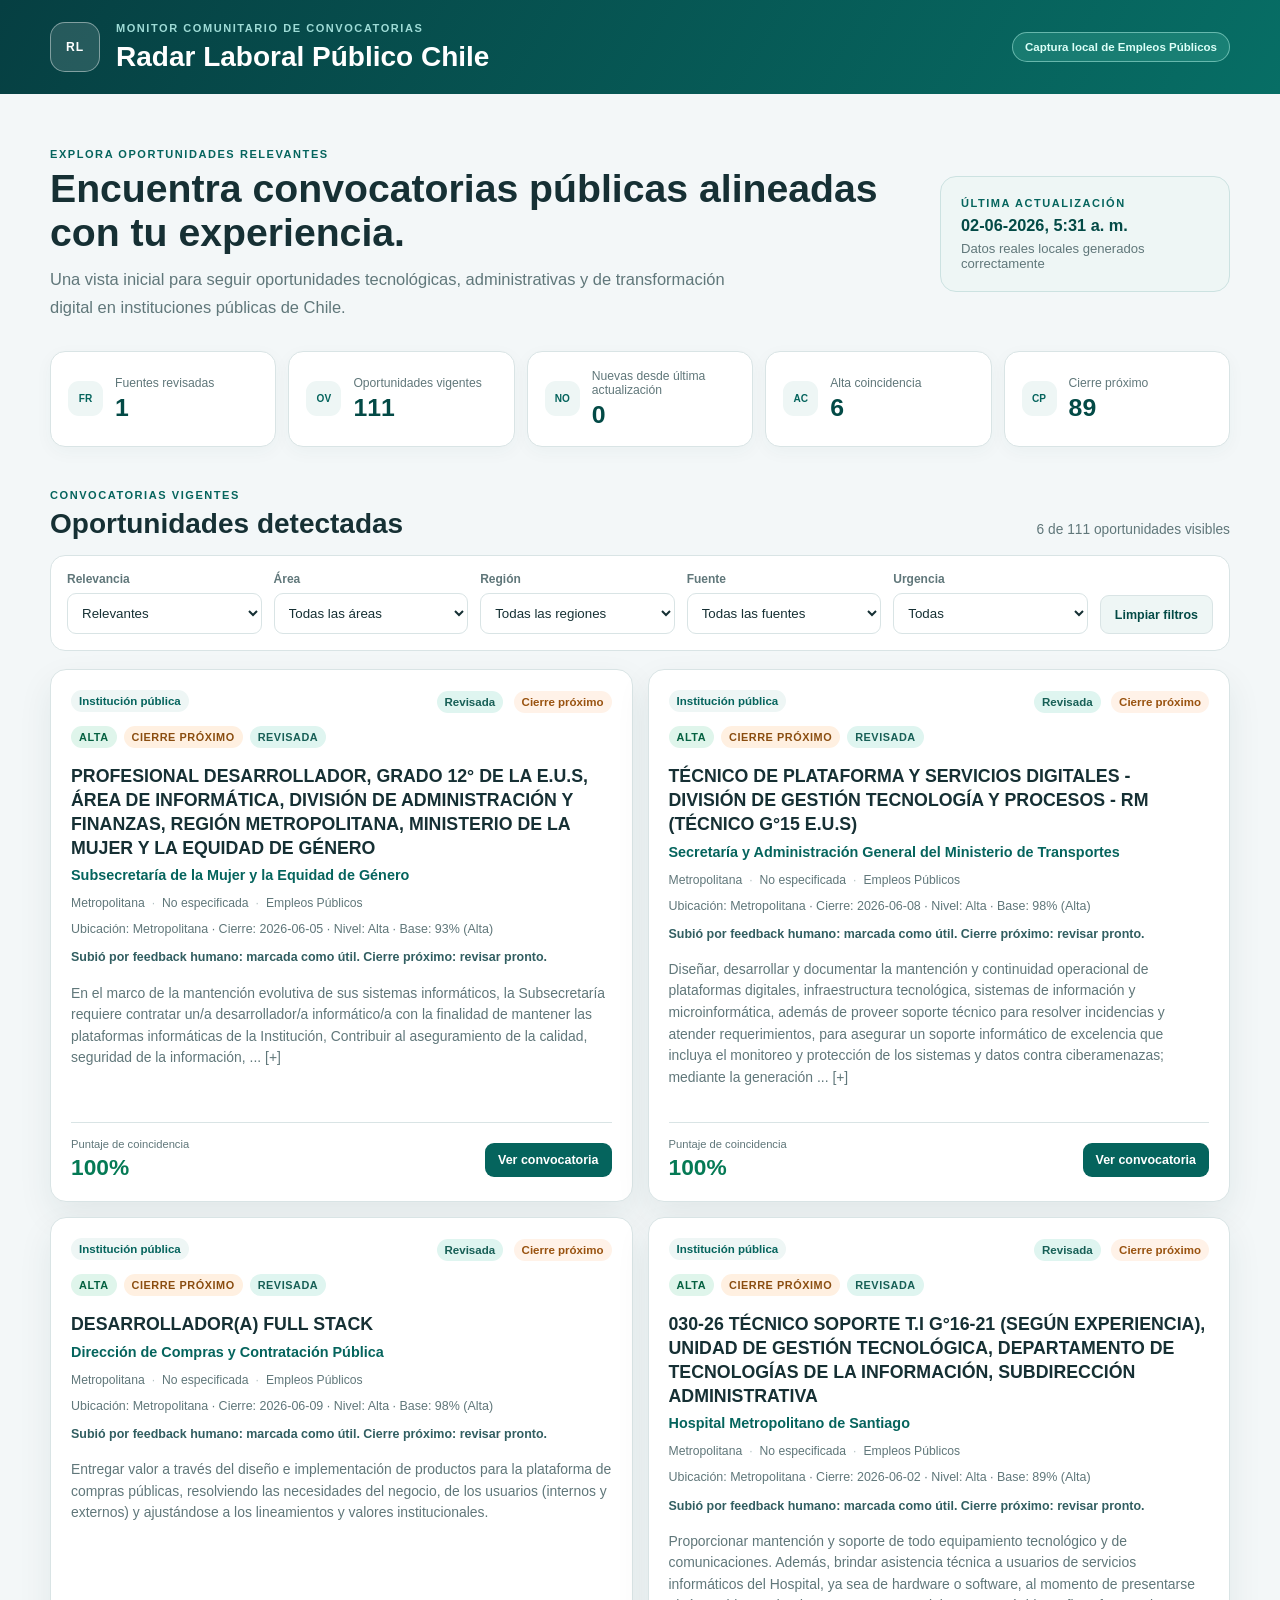
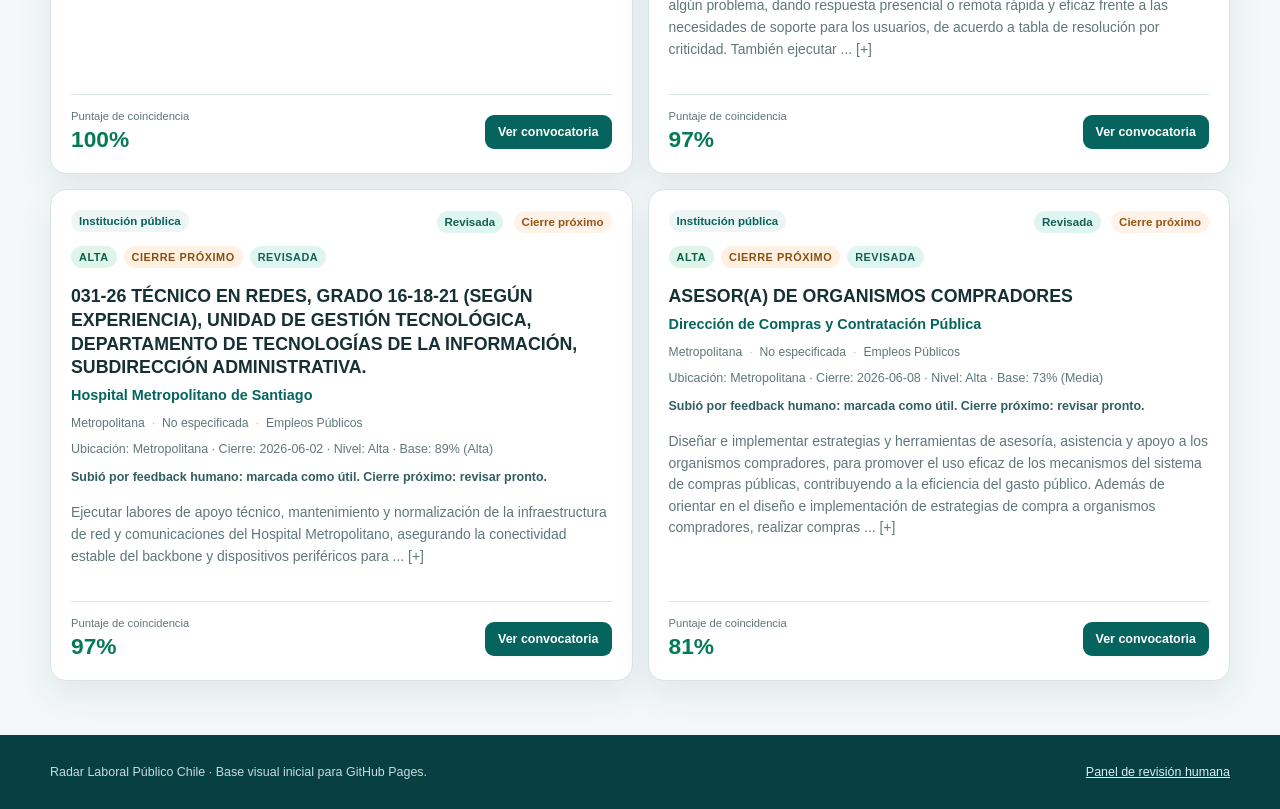
==== public/index.html @ cb060209 "feat: add operational dashboard feedback review" ====
<!DOCTYPE html>
<html lang="es">
  <head>
    <meta charset="UTF-8" />
    <meta name="viewport" content="width=device-width, initial-scale=1.0" />
    <meta
      name="description"
      content="Radar comunitario de oportunidades laborales del sector público en Chile."
    />
    <title>Radar Laboral Público Chile</title>
    <link rel="stylesheet" href="assets/styles.css" />
  </head>
  <body>
    <header class="site-header">
      <div class="container header-content">
        <div class="brand">
          <span class="brand-mark" aria-hidden="true">RL</span>
          <div>
            <p class="eyebrow">Monitor comunitario de convocatorias</p>
            <h1>Radar Laboral Público Chile</h1>
          </div>
        </div>
        <span class="prototype-badge">Datos de ejemplo / prototipo</span>
      </div>
    </header>

    <main class="container">
      <section class="hero">
        <div>
          <p class="eyebrow">Explora oportunidades relevantes</p>
          <h2>Encuentra convocatorias públicas alineadas con tu experiencia.</h2>
          <p class="hero-copy">
            Una vista inicial para seguir oportunidades tecnológicas, administrativas
            y de transformación digital en instituciones públicas de Chile.
          </p>
        </div>
        <aside class="update-panel" aria-label="Estado de actualización">
          <p class="panel-label">Última actualización</p>
          <strong id="last-updated">Cargando...</strong>
          <p id="run-status">Consultando estado del radar</p>
        </aside>
      </section>

      <section class="metrics-grid" aria-label="Resumen del radar">
        <article class="metric-card">
          <span class="metric-icon" aria-hidden="true">FR</span>
          <div>
            <p>Fuentes revisadas</p>
            <strong id="sources-reviewed">--</strong>
          </div>
        </article>
        <article class="metric-card">
          <span class="metric-icon" aria-hidden="true">OV</span>
          <div>
            <p>Oportunidades vigentes</p>
            <strong id="active-opportunities">--</strong>
          </div>
        </article>
        <article class="metric-card">
          <span class="metric-icon" aria-hidden="true">NO</span>
          <div>
            <p id="new-opportunities-label">Nuevas oportunidades</p>
            <strong id="new-opportunities">--</strong>
          </div>
        </article>
        <article class="metric-card">
          <span class="metric-icon" aria-hidden="true">AC</span>
          <div>
            <p>Alta coincidencia</p>
            <strong id="high-match">--</strong>
          </div>
        </article>
        <article class="metric-card">
          <span class="metric-icon" aria-hidden="true">CP</span>
          <div>
            <p>Cierre próximo</p>
            <strong id="closing-soon">--</strong>
          </div>
        </article>
      </section>

      <section class="dashboard">
        <div class="section-heading">
          <div>
            <p class="eyebrow">Convocatorias vigentes</p>
            <h2>Oportunidades detectadas</h2>
          </div>
          <p id="results-count">Cargando oportunidades...</p>
        </div>

        <form class="filters" id="filters-form">
          <label>
            Relevancia
            <select id="relevance-filter">
              <option value="relevant" selected>Relevantes</option>
              <option value="Alta">Alta</option>
              <option value="Media">Media</option>
              <option value="Baja">Baja</option>
              <option value="discarded">Descartadas</option>
              <option value="all">Todas</option>
            </select>
          </label>
          <label>
            Área
            <select id="area-filter">
              <option value="">Todas las áreas</option>
            </select>
          </label>
          <label>
            Región
            <select id="region-filter">
              <option value="">Todas las regiones</option>
            </select>
          </label>
          <label>
            Fuente
            <select id="source-filter">
              <option value="">Todas las fuentes</option>
            </select>
          </label>
          <label>
            Urgencia
            <select id="urgency-filter">
              <option value="">Todas</option>
              <option value="proximo">Cierre próximo</option>
              <option value="normal">Plazo normal</option>
            </select>
          </label>
          <button class="secondary-button" id="reset-filters" type="button">
            Limpiar filtros
          </button>
        </form>

        <div class="opportunities-grid" id="opportunities-list" aria-live="polite"></div>
      </section>
    </main>

    <footer>
      <div class="container footer-content">
        <p>Radar Laboral Público Chile · Base visual inicial para GitHub Pages.</p>
        <span><a class="footer-link" href="review.html">Panel de revisión humana</a></span>
      </div>
    </footer>

    <template id="opportunity-template">
      <article class="opportunity-card">
        <div class="card-topline">
          <span class="institution-type"></span>
          <span>
            <span class="feedback-badge" hidden></span>
            <span class="urgency-tag"></span>
          </span>
        </div>
        <div class="operational-badges" aria-label="Etiquetas operativas"></div>
        <h3 class="opportunity-title"></h3>
        <p class="institution"></p>
        <div class="card-meta">
          <span class="region"></span>
          <span class="area"></span>
          <span class="source"></span>
        </div>
        <p class="operational-meta"></p>
        <p class="match-explanation"></p>
        <p class="description"></p>
        <div class="tags"></div>
        <p class="demo-note" hidden>
          Esta oportunidad es de ejemplo. Los enlaces reales se activarán cuando el
          scraper esté conectado.
        </p>
        <div class="card-footer">
          <div class="match-score">
            <span>Puntaje de coincidencia</span>
            <strong></strong>
          </div>
          <a class="primary-button" target="_blank" rel="noopener noreferrer">
            Ver convocatoria
          </a>
        </div>
      </article>
    </template>

    <script src="assets/app.js"></script>
  </body>
</html>
---- public/assets/styles.css ----
:root {
  color-scheme: light;
  --background: #f3f7f8;
  --surface: #ffffff;
  --surface-soft: #eef6f5;
  --ink: #163034;
  --muted: #60777a;
  --line: #d9e4e5;
  --primary: #05645d;
  --primary-dark: #034a46;
  --accent: #e7a72f;
  --high: #057a55;
  --medium: #b87508;
  --low: #bb4d35;
  --danger-soft: #fff2e8;
  --shadow: 0 14px 34px rgba(24, 67, 70, 0.08);
  font-family: Inter, "Segoe UI", Arial, sans-serif;
}

* {
  box-sizing: border-box;
}

body {
  min-width: 320px;
  margin: 0;
  color: var(--ink);
  background: var(--background);
}

.container {
  width: min(1180px, calc(100% - 40px));
  margin: 0 auto;
}

.site-header {
  color: #fff;
  background: linear-gradient(120deg, #063f42, #076e65);
}

.header-content,
.brand,
.footer-content,
.card-topline,
.card-footer {
  display: flex;
  align-items: center;
  justify-content: space-between;
  gap: 16px;
}

.header-content {
  min-height: 94px;
}

.brand-mark {
  display: grid;
  width: 50px;
  height: 50px;
  place-items: center;
  border: 1px solid rgba(255, 255, 255, 0.42);
  border-radius: 15px;
  color: #fff;
  background: rgba(255, 255, 255, 0.13);
  font-size: 0.76rem;
  font-weight: 800;
  letter-spacing: 0.08em;
}

h1,
h2,
h3,
p {
  margin-top: 0;
}

h1 {
  margin-bottom: 0;
  font-size: clamp(1.25rem, 3vw, 1.75rem);
}

h2 {
  margin-bottom: 10px;
  font-size: clamp(1.5rem, 4vw, 2.45rem);
  line-height: 1.12;
}

.eyebrow,
.panel-label {
  margin-bottom: 7px;
  color: var(--primary);
  font-size: 0.69rem;
  font-weight: 800;
  letter-spacing: 0.14em;
  text-transform: uppercase;
}

.site-header .eyebrow {
  color: #9edbd6;
}

.prototype-badge,
.urgency-tag,
.institution-type,
.feedback-badge,
.tags span {
  border-radius: 999px;
  font-size: 0.72rem;
  font-weight: 750;
}

.prototype-badge {
  padding: 8px 12px;
  color: #fff3d6;
  border: 1px solid rgba(255, 232, 184, 0.42);
  background: rgba(231, 167, 47, 0.18);
  text-align: center;
}

.prototype-badge.real-data {
  color: #dcfff8;
  border-color: rgba(197, 255, 244, 0.45);
  background: rgba(101, 214, 191, 0.2);
}

.hero {
  display: grid;
  grid-template-columns: minmax(0, 1fr) 290px;
  gap: 32px;
  padding: 54px 0 30px;
}

.hero-copy {
  max-width: 720px;
  margin-bottom: 0;
  color: var(--muted);
  font-size: 1.03rem;
  line-height: 1.7;
}

.update-panel {
  align-self: center;
  padding: 20px;
  border: 1px solid #cce2e1;
  border-radius: 16px;
  background: var(--surface-soft);
}

.update-panel strong {
  display: block;
  color: var(--primary-dark);
  font-size: 1.02rem;
}

.update-panel p:last-child {
  margin: 6px 0 0;
  color: var(--muted);
  font-size: 0.82rem;
}

.metrics-grid {
  display: grid;
  grid-template-columns: repeat(5, minmax(0, 1fr));
  gap: 12px;
  margin-bottom: 42px;
}

.metric-card {
  display: flex;
  align-items: center;
  gap: 12px;
  padding: 17px;
  border: 1px solid var(--line);
  border-radius: 15px;
  background: var(--surface);
  box-shadow: 0 5px 18px rgba(24, 67, 70, 0.04);
}

.metric-card p {
  margin-bottom: 4px;
  color: var(--muted);
  font-size: 0.76rem;
}

.metric-card strong {
  color: var(--primary-dark);
  font-size: 1.55rem;
}

.metric-icon {
  display: grid;
  width: 35px;
  height: 35px;
  flex: 0 0 auto;
  place-items: center;
  border-radius: 11px;
  color: var(--primary);
  background: var(--surface-soft);
  font-size: 0.63rem;
  font-weight: 850;
}

.section-heading {
  display: flex;
  align-items: end;
  justify-content: space-between;
  gap: 20px;
  margin-bottom: 16px;
}

.section-heading h2 {
  margin-bottom: 0;
  font-size: 1.75rem;
}

#results-count {
  margin-bottom: 2px;
  color: var(--muted);
  font-size: 0.86rem;
}

.filters {
  display: grid;
  grid-template-columns: repeat(5, minmax(0, 1fr)) auto;
  align-items: end;
  gap: 12px;
  padding: 16px;
  border: 1px solid var(--line);
  border-radius: 15px;
  background: var(--surface);
}

label {
  color: var(--muted);
  font-size: 0.75rem;
  font-weight: 750;
}

select {
  width: 100%;
  margin-top: 7px;
  padding: 11px 10px;
  border: 1px solid var(--line);
  border-radius: 9px;
  color: var(--ink);
  background: #fff;
}

button,
a {
  font: inherit;
}

.secondary-button,
.primary-button {
  border-radius: 9px;
  font-size: 0.78rem;
  font-weight: 800;
  cursor: pointer;
  transition: 160ms ease;
}

.secondary-button {
  min-height: 39px;
  padding: 0 14px;
  border: 1px solid var(--line);
  color: var(--primary-dark);
  background: var(--surface-soft);
}

.primary-button {
  padding: 10px 13px;
  color: #fff;
  background: var(--primary);
  text-decoration: none;
  white-space: nowrap;
}

.secondary-button:hover,
.primary-button:hover {
  transform: translateY(-1px);
}

.primary-button:hover {
  background: var(--primary-dark);
}

.primary-button.disabled,
.primary-button.disabled:hover {
  color: #718183;
  background: #e7eded;
  cursor: not-allowed;
  transform: none;
}

.opportunities-grid {
  display: grid;
  grid-template-columns: repeat(2, minmax(0, 1fr));
  gap: 15px;
  padding: 18px 0 54px;
}

.opportunity-card {
  display: flex;
  min-height: 340px;
  flex-direction: column;
  padding: 20px;
  border: 1px solid var(--line);
  border-radius: 16px;
  background: var(--surface);
  box-shadow: var(--shadow);
}

.institution-type,
.urgency-tag,
.tags span {
  padding: 5px 8px;
}

.institution-type,
.tags span {
  color: var(--primary);
  background: var(--surface-soft);
}

.urgency-tag {
  color: #995310;
  background: var(--danger-soft);
}

.urgency-tag.normal {
  color: var(--muted);
  background: #f0f4f4;
}

.feedback-badge {
  margin-right: 6px;
  padding: 5px 8px;
  color: #175f56;
  background: #dff5f0;
}

.feedback-badge.false-positive {
  color: #8d3a2d;
  background: #ffebe7;
}

.opportunity-title {
  margin: 17px 0 7px;
  font-size: 1.11rem;
  line-height: 1.34;
}

.institution {
  margin-bottom: 13px;
  color: var(--primary);
  font-size: 0.9rem;
  font-weight: 750;
}

.card-meta,
.tags,
.operational-badges {
  display: flex;
  flex-wrap: wrap;
  gap: 7px;
}

.card-meta span {
  color: var(--muted);
  font-size: 0.76rem;
}

.card-meta span:not(:last-child)::after {
  margin-left: 7px;
  color: #b4c2c3;
  content: "·";
}

.description {
  margin: 16px 0;
  color: var(--muted);
  font-size: 0.87rem;
  line-height: 1.55;
}

.operational-badges {
  margin-top: 14px;
}

.operational-badge {
  padding: 5px 8px;
  border-radius: 999px;
  color: #27575b;
  background: #e8f1f2;
  font-size: 0.68rem;
  font-weight: 850;
  letter-spacing: 0.05em;
}

.operational-badge.new {
  color: #765415;
  background: #fff0c9;
}

.operational-badge.high {
  color: #056141;
  background: #dff5eb;
}

.operational-badge.closing,
.operational-badge.review {
  color: #8a4d10;
  background: #fff0e1;
}

.operational-badge.reviewed {
  color: #175f56;
  background: #dff5f0;
}

.operational-badge.false-positive {
  color: #8d3a2d;
  background: #ffebe7;
}

.operational-meta,
.match-explanation {
  margin: 10px 0 0;
  font-size: 0.78rem;
  line-height: 1.45;
}

.operational-meta {
  color: var(--muted);
}

.match-explanation {
  color: #315e61;
  font-weight: 700;
}

.tags {
  margin-bottom: 18px;
}

.demo-note {
  margin: 0 0 18px;
  padding: 10px 12px;
  border-left: 3px solid var(--accent);
  border-radius: 0 8px 8px 0;
  color: #765415;
  background: #fff8e8;
  font-size: 0.76rem;
  line-height: 1.45;
}

.card-footer {
  margin-top: auto;
  padding-top: 15px;
  border-top: 1px solid var(--line);
}

.match-score span {
  display: block;
  margin-bottom: 4px;
  color: var(--muted);
  font-size: 0.7rem;
}

.match-score strong {
  color: var(--high);
  font-size: 1.42rem;
}

.match-score strong.medium {
  color: var(--medium);
}

.match-score strong.low {
  color: var(--low);
}

.match-score strong.discarded {
  color: var(--muted);
}

.empty-state {
  grid-column: 1 / -1;
  padding: 42px 20px;
  border: 1px dashed #bdced0;
  border-radius: 16px;
  color: var(--muted);
  background: var(--surface);
  text-align: center;
}

footer {
  color: #c4dcdb;
  background: #073f42;
}

.footer-content {
  min-height: 74px;
  font-size: 0.78rem;
}

.footer-content p {
  margin-bottom: 0;
}

.footer-link {
  color: #d7f1ef;
}

@media (max-width: 980px) {
  .metrics-grid {
    grid-template-columns: repeat(3, minmax(0, 1fr));
  }

  .filters {
    grid-template-columns: repeat(2, minmax(0, 1fr));
  }
}

@media (max-width: 720px) {
  .container {
    width: min(100% - 26px, 620px);
  }

  .header-content {
    align-items: flex-start;
    flex-direction: column;
    justify-content: center;
    padding: 16px 0;
  }

  .hero {
    grid-template-columns: 1fr;
    gap: 18px;
    padding-top: 34px;
  }

  .metrics-grid,
  .opportunities-grid {
    grid-template-columns: 1fr;
  }

  .filters {
    grid-template-columns: 1fr;
  }

  .section-heading,
  .footer-content {
    align-items: flex-start;
    flex-direction: column;
  }

  .footer-content {
    justify-content: center;
    gap: 4px;
    padding: 15px 0;
  }
}
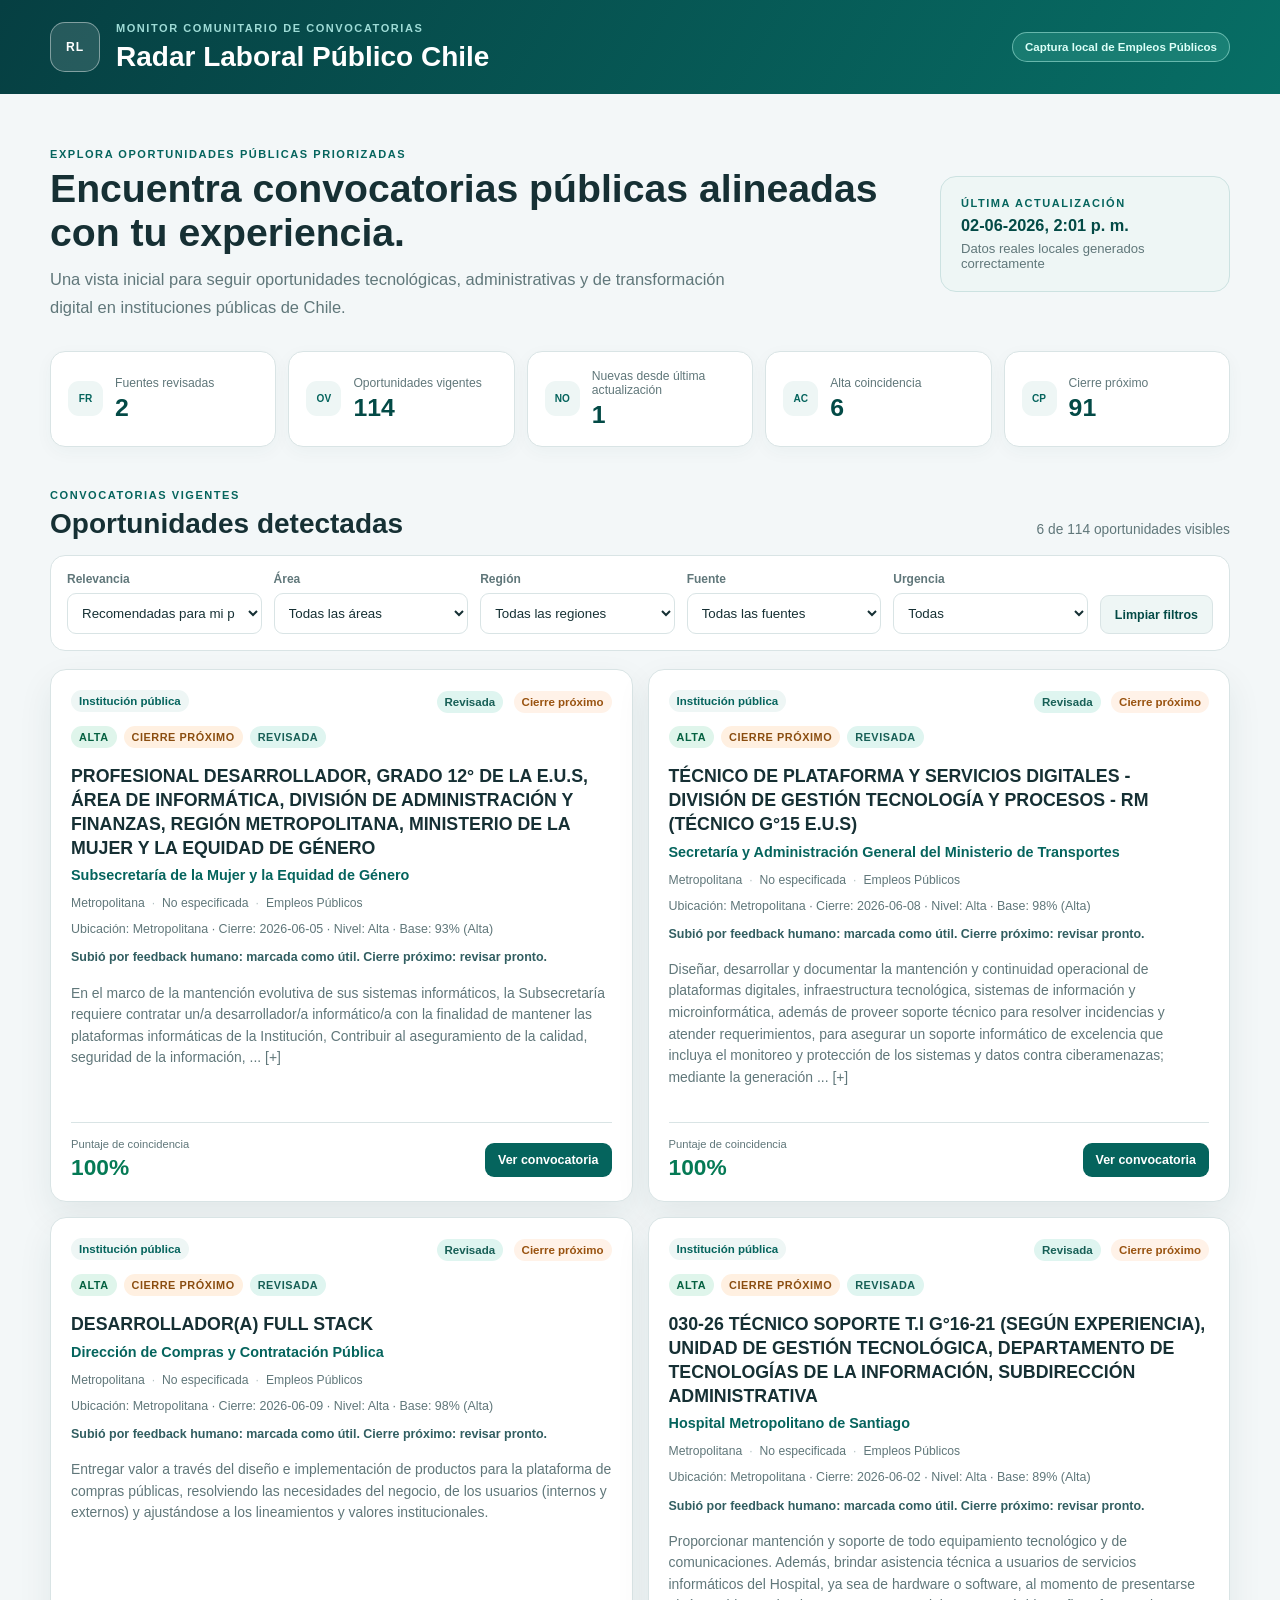
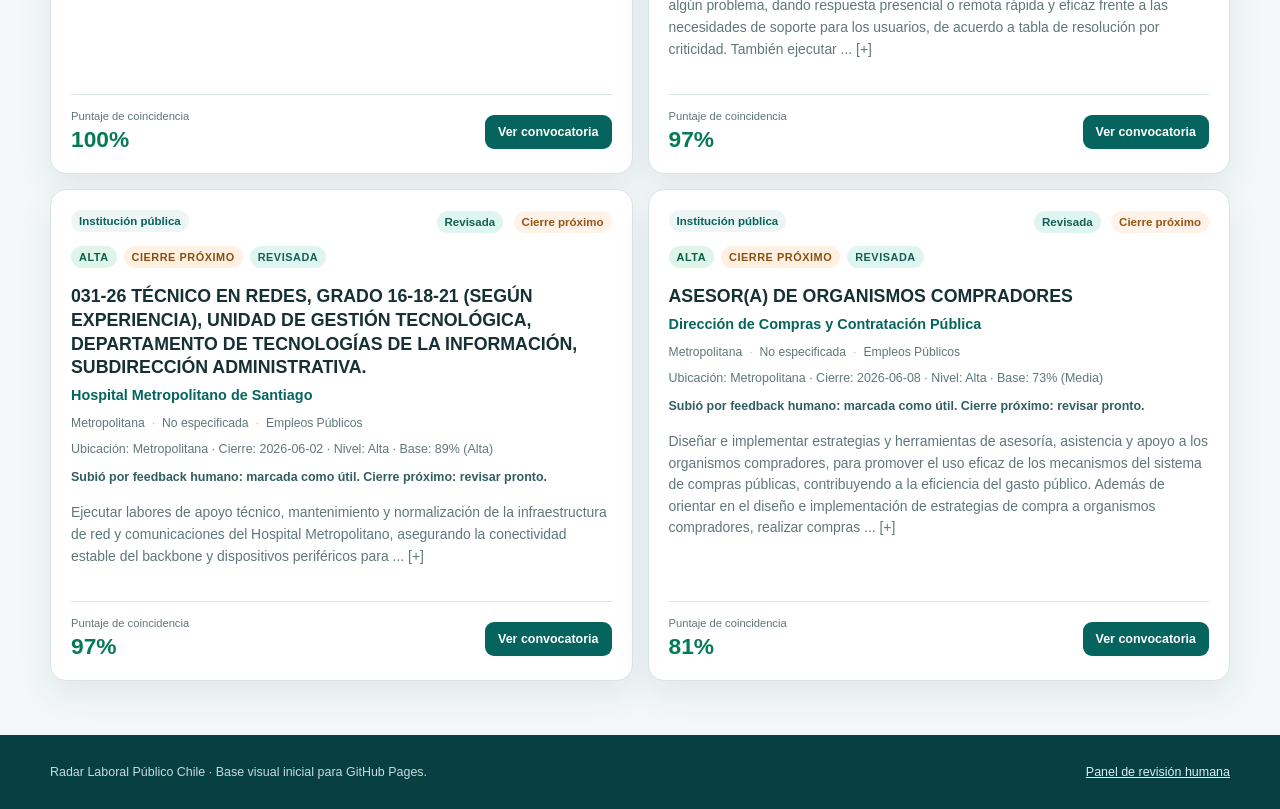
==== commit 31580517: "docs: finalize Radar Laboral MVP handover" ====
--- a/public/index.html
+++ b/public/index.html
@@ -27,7 +27,7 @@
     <main class="container">
       <section class="hero">
         <div>
-          <p class="eyebrow">Explora oportunidades relevantes</p>
+          <p class="eyebrow">Explora oportunidades públicas priorizadas</p>
           <h2>Encuentra convocatorias públicas alineadas con tu experiencia.</h2>
           <p class="hero-copy">
             Una vista inicial para seguir oportunidades tecnológicas, administrativas
@@ -92,12 +92,12 @@
           <label>
             Relevancia
             <select id="relevance-filter">
-              <option value="relevant" selected>Relevantes</option>
+              <option value="relevant" selected>Recomendadas para mi perfil</option>
               <option value="Alta">Alta</option>
               <option value="Media">Media</option>
               <option value="Baja">Baja</option>
               <option value="discarded">Descartadas</option>
-              <option value="all">Todas</option>
+              <option value="all">Todas las oportunidades públicas</option>
             </select>
           </label>
           <label>
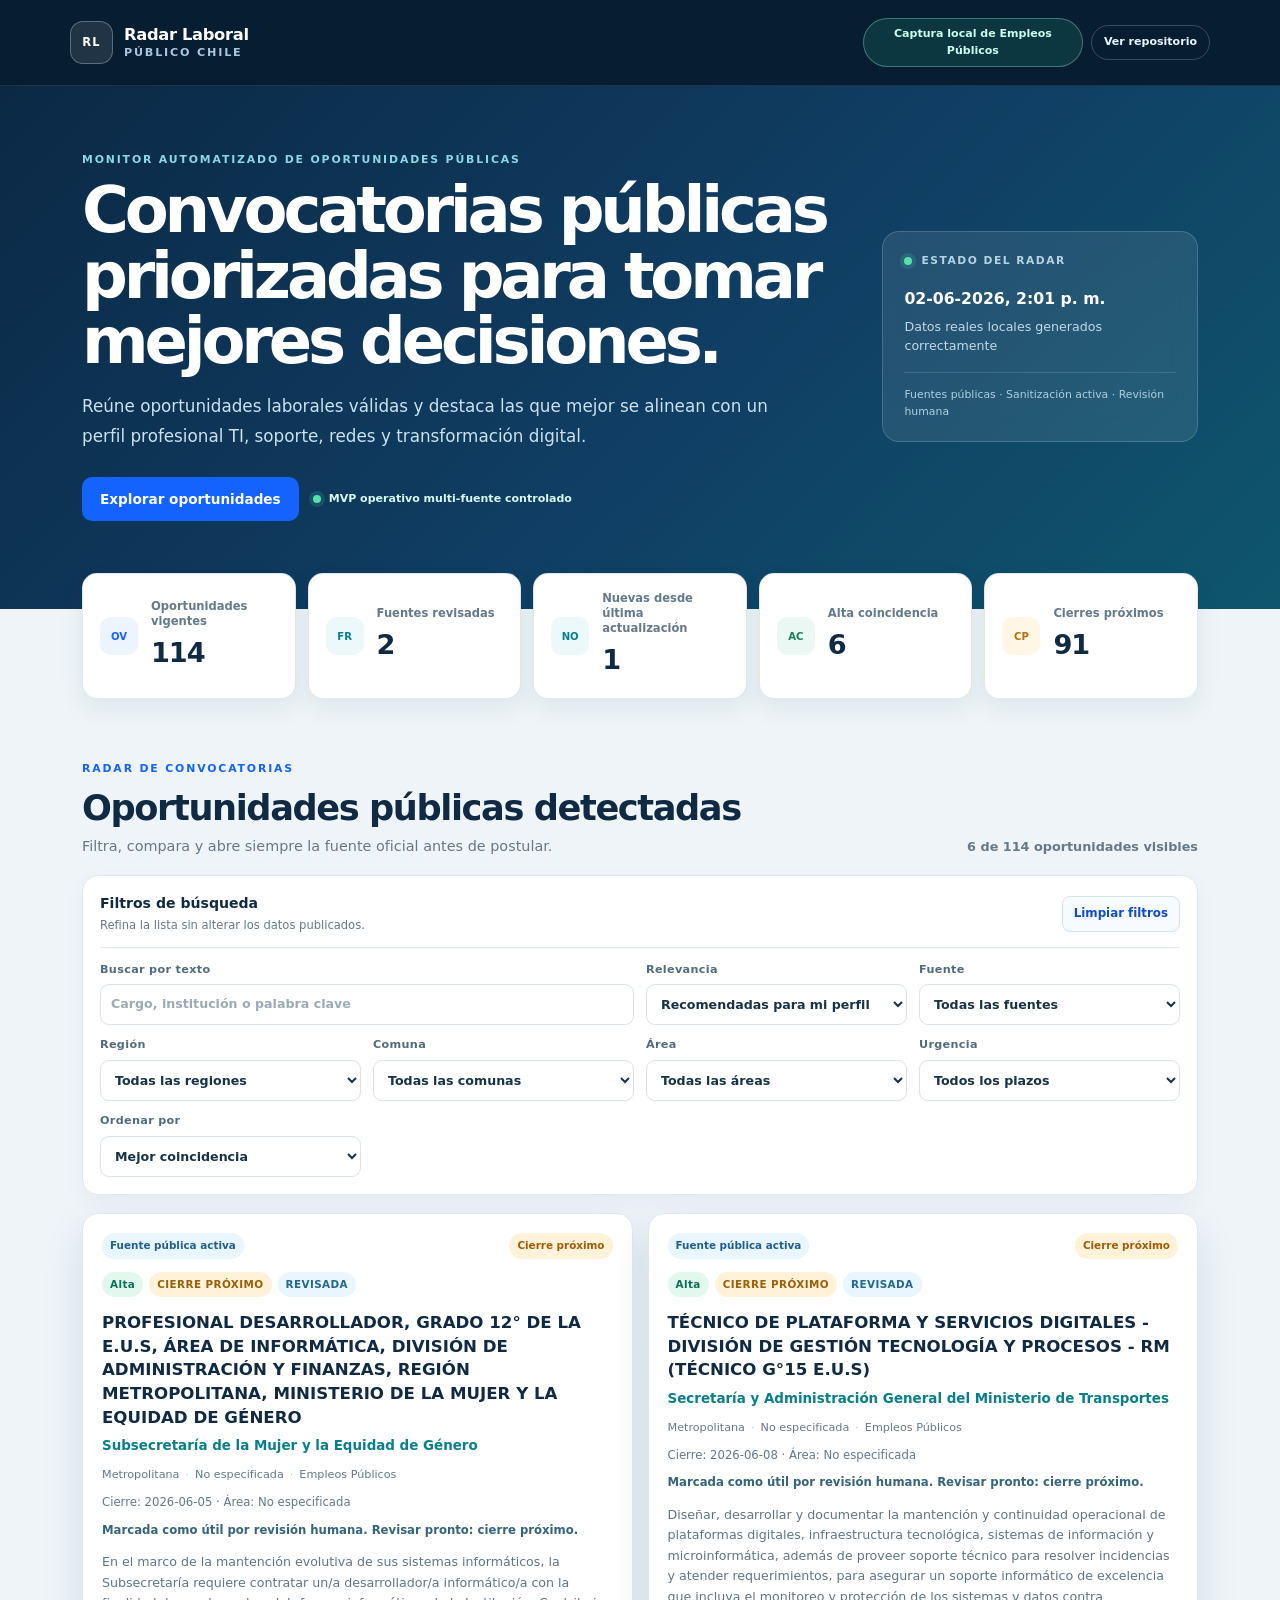
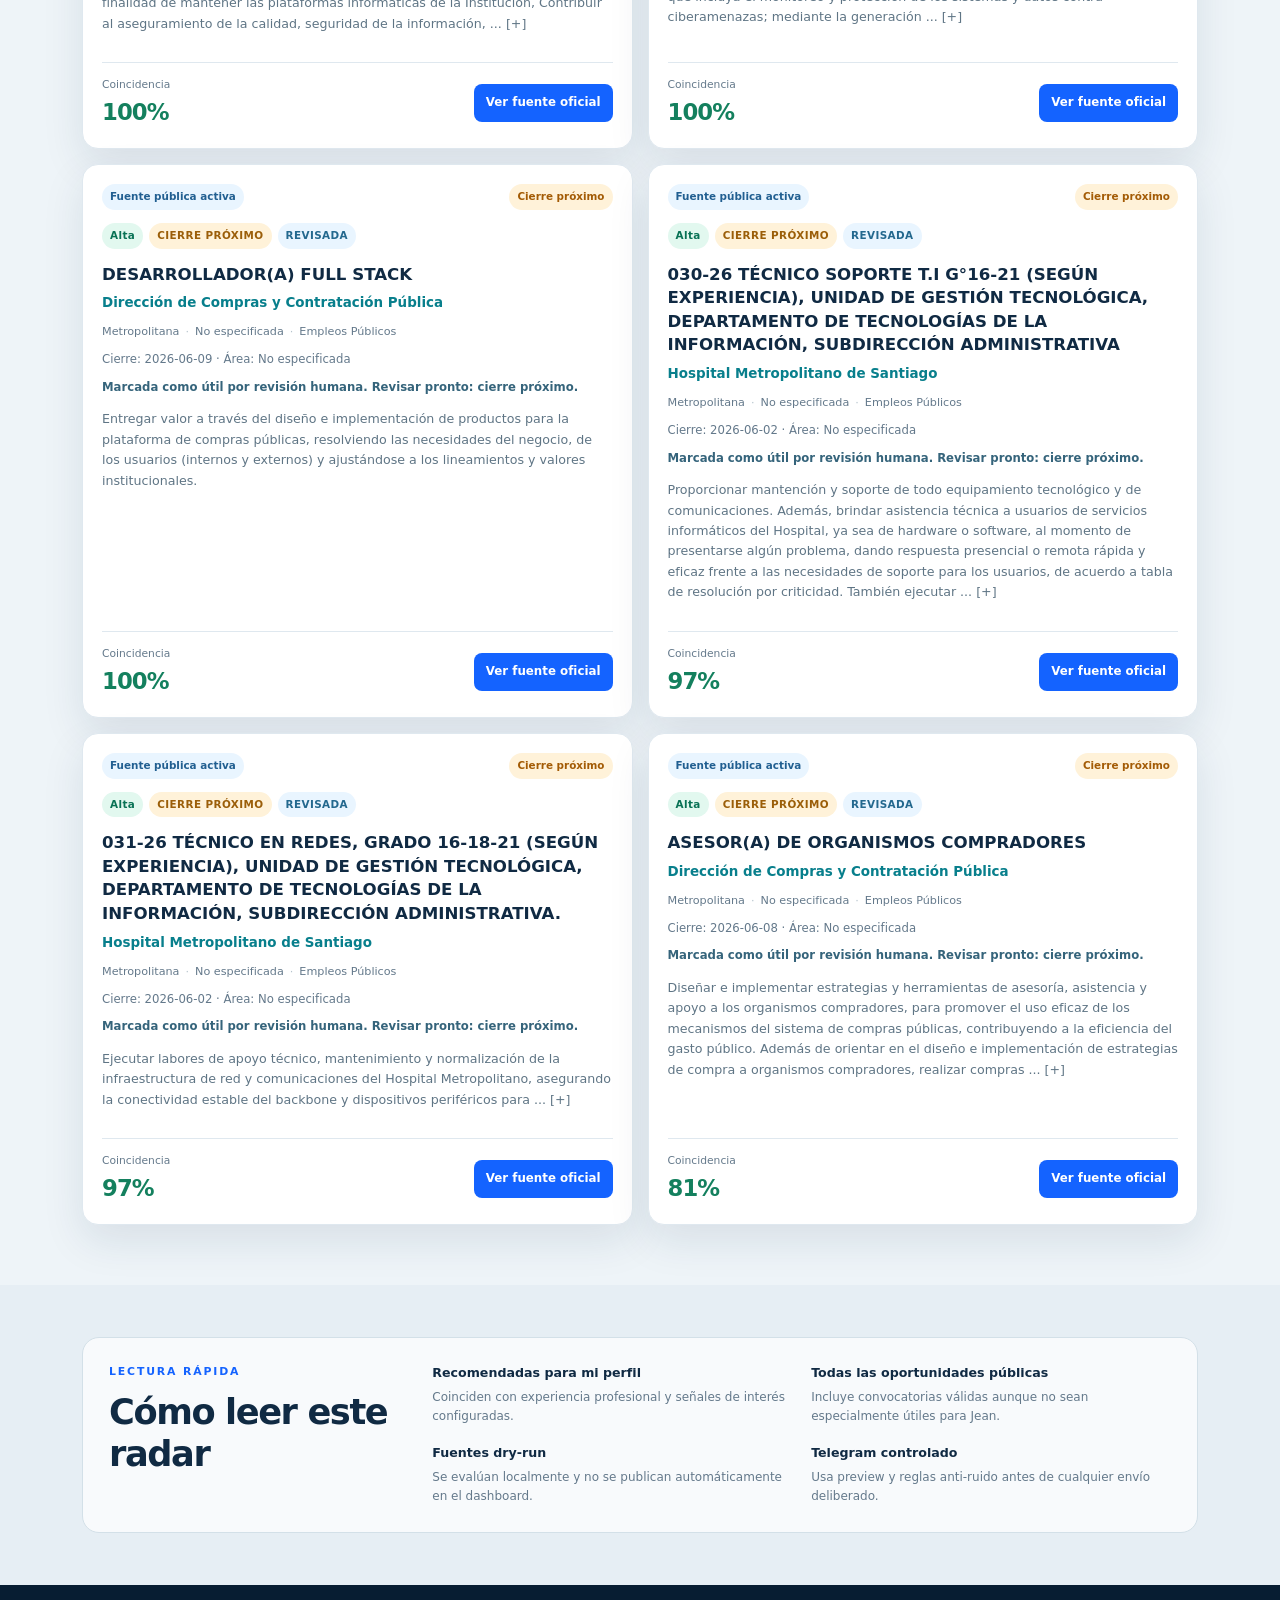
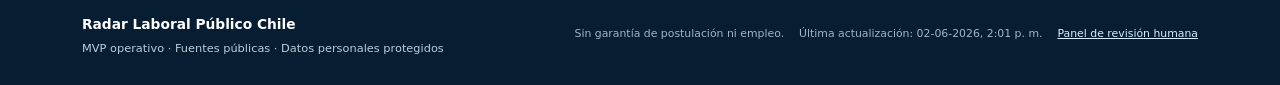
==== commit 711f7db9: "feat: redesign public dashboard" ====
--- a/public/index.html
+++ b/public/index.html
@@ -5,158 +5,246 @@
     <meta name="viewport" content="width=device-width, initial-scale=1.0" />
     <meta
       name="description"
-      content="Radar comunitario de oportunidades laborales del sector público en Chile."
+      content="Monitor automatizado de oportunidades laborales del sector público en Chile."
     />
     <title>Radar Laboral Público Chile</title>
+    <link
+      href="https://cdn.jsdelivr.net/npm/bootstrap@5.3.3/dist/css/bootstrap.min.css"
+      rel="stylesheet"
+      integrity="sha384-QWTKZyjpPEjISv5WaRU9OFeRpok6YctnYmDr5pNlyT2bRjXh0JMhjY6hW+ALEwIH"
+      crossorigin="anonymous"
+    />
     <link rel="stylesheet" href="assets/styles.css" />
   </head>
   <body>
     <header class="site-header">
-      <div class="container header-content">
-        <div class="brand">
+      <nav class="container-xl navbar navbar-expand py-3" aria-label="Navegación principal">
+        <a class="navbar-brand brand" href="index.html" aria-label="Radar Laboral Público Chile">
           <span class="brand-mark" aria-hidden="true">RL</span>
-          <div>
-            <p class="eyebrow">Monitor comunitario de convocatorias</p>
-            <h1>Radar Laboral Público Chile</h1>
-          </div>
-        </div>
-        <span class="prototype-badge">Datos de ejemplo / prototipo</span>
-      </div>
+          <span>
+            <strong>Radar Laboral</strong>
+            <small>Público Chile</small>
+          </span>
+        </a>
+        <div class="ms-auto d-flex align-items-center gap-2">
+          <span class="prototype-badge">Datos de ejemplo / prototipo</span>
+          <a
+            class="header-link d-none d-md-inline-flex"
+            href="https://github.com/jeannorambuena/bot_empleos_publicos"
+            target="_blank"
+            rel="noopener noreferrer"
+          >
+            Ver repositorio
+          </a>
+        </div>
+      </nav>
     </header>
 
-    <main class="container">
-      <section class="hero">
-        <div>
-          <p class="eyebrow">Explora oportunidades públicas priorizadas</p>
-          <h2>Encuentra convocatorias públicas alineadas con tu experiencia.</h2>
-          <p class="hero-copy">
-            Una vista inicial para seguir oportunidades tecnológicas, administrativas
-            y de transformación digital en instituciones públicas de Chile.
-          </p>
-        </div>
-        <aside class="update-panel" aria-label="Estado de actualización">
-          <p class="panel-label">Última actualización</p>
-          <strong id="last-updated">Cargando...</strong>
-          <p id="run-status">Consultando estado del radar</p>
-        </aside>
-      </section>
-
-      <section class="metrics-grid" aria-label="Resumen del radar">
-        <article class="metric-card">
-          <span class="metric-icon" aria-hidden="true">FR</span>
-          <div>
-            <p>Fuentes revisadas</p>
-            <strong id="sources-reviewed">--</strong>
-          </div>
-        </article>
-        <article class="metric-card">
-          <span class="metric-icon" aria-hidden="true">OV</span>
-          <div>
-            <p>Oportunidades vigentes</p>
-            <strong id="active-opportunities">--</strong>
-          </div>
-        </article>
-        <article class="metric-card">
-          <span class="metric-icon" aria-hidden="true">NO</span>
-          <div>
-            <p id="new-opportunities-label">Nuevas oportunidades</p>
-            <strong id="new-opportunities">--</strong>
-          </div>
-        </article>
-        <article class="metric-card">
-          <span class="metric-icon" aria-hidden="true">AC</span>
-          <div>
-            <p>Alta coincidencia</p>
-            <strong id="high-match">--</strong>
-          </div>
-        </article>
-        <article class="metric-card">
-          <span class="metric-icon" aria-hidden="true">CP</span>
-          <div>
-            <p>Cierre próximo</p>
-            <strong id="closing-soon">--</strong>
-          </div>
-        </article>
-      </section>
-
-      <section class="dashboard">
+    <main>
+      <section class="hero-section">
+        <div class="container-xl">
+          <div class="hero-grid">
+            <div class="hero-content">
+              <p class="eyebrow">Monitor automatizado de oportunidades públicas</p>
+              <h1>Convocatorias públicas priorizadas para tomar mejores decisiones.</h1>
+              <p class="hero-copy">
+                Reúne oportunidades laborales válidas y destaca las que mejor se alinean
+                con un perfil profesional TI, soporte, redes y transformación digital.
+              </p>
+              <div class="hero-actions">
+                <a class="hero-button" href="#oportunidades">Explorar oportunidades</a>
+                <span class="mvp-status"><span aria-hidden="true"></span>MVP operativo multi-fuente controlado</span>
+              </div>
+            </div>
+            <aside class="update-panel" aria-label="Estado de actualización">
+              <div class="update-panel-heading">
+                <span class="live-dot" aria-hidden="true"></span>
+                <p>Estado del radar</p>
+              </div>
+              <strong id="last-updated">Cargando actualización...</strong>
+              <p id="run-status">Consultando estado del radar</p>
+              <div class="update-note">Fuentes públicas · Sanitización activa · Revisión humana</div>
+            </aside>
+          </div>
+        </div>
+      </section>
+
+      <section class="container-xl metrics-section" aria-label="Resumen del radar">
+        <div class="metrics-grid">
+          <article class="metric-card">
+            <span class="metric-icon metric-icon-primary" aria-hidden="true">OV</span>
+            <div>
+              <p>Oportunidades vigentes</p>
+              <strong id="active-opportunities">--</strong>
+            </div>
+          </article>
+          <article class="metric-card">
+            <span class="metric-icon" aria-hidden="true">FR</span>
+            <div>
+              <p>Fuentes revisadas</p>
+              <strong id="sources-reviewed">--</strong>
+            </div>
+          </article>
+          <article class="metric-card">
+            <span class="metric-icon" aria-hidden="true">NO</span>
+            <div>
+              <p id="new-opportunities-label">Nuevas oportunidades</p>
+              <strong id="new-opportunities">--</strong>
+            </div>
+          </article>
+          <article class="metric-card">
+            <span class="metric-icon metric-icon-success" aria-hidden="true">AC</span>
+            <div>
+              <p>Alta coincidencia</p>
+              <strong id="high-match">--</strong>
+            </div>
+          </article>
+          <article class="metric-card">
+            <span class="metric-icon metric-icon-warning" aria-hidden="true">CP</span>
+            <div>
+              <p>Cierres próximos</p>
+              <strong id="closing-soon">--</strong>
+            </div>
+          </article>
+        </div>
+      </section>
+
+      <section class="container-xl dashboard-section" id="oportunidades">
         <div class="section-heading">
           <div>
-            <p class="eyebrow">Convocatorias vigentes</p>
-            <h2>Oportunidades detectadas</h2>
-          </div>
-          <p id="results-count">Cargando oportunidades...</p>
+            <p class="eyebrow">Radar de convocatorias</p>
+            <h2>Oportunidades públicas detectadas</h2>
+            <p class="section-copy">Filtra, compara y abre siempre la fuente oficial antes de postular.</p>
+          </div>
+          <p class="results-count" id="results-count">Cargando oportunidades...</p>
         </div>
 
         <form class="filters" id="filters-form">
-          <label>
-            Relevancia
-            <select id="relevance-filter">
-              <option value="relevant" selected>Recomendadas para mi perfil</option>
-              <option value="Alta">Alta</option>
-              <option value="Media">Media</option>
-              <option value="Baja">Baja</option>
-              <option value="discarded">Descartadas</option>
-              <option value="all">Todas las oportunidades públicas</option>
-            </select>
-          </label>
-          <label>
-            Área
-            <select id="area-filter">
-              <option value="">Todas las áreas</option>
-            </select>
-          </label>
-          <label>
-            Región
-            <select id="region-filter">
-              <option value="">Todas las regiones</option>
-            </select>
-          </label>
-          <label>
-            Fuente
-            <select id="source-filter">
-              <option value="">Todas las fuentes</option>
-            </select>
-          </label>
-          <label>
-            Urgencia
-            <select id="urgency-filter">
-              <option value="">Todas</option>
-              <option value="proximo">Cierre próximo</option>
-              <option value="normal">Plazo normal</option>
-            </select>
-          </label>
-          <button class="secondary-button" id="reset-filters" type="button">
-            Limpiar filtros
-          </button>
+          <div class="filter-heading">
+            <div>
+              <strong>Filtros de búsqueda</strong>
+              <span>Refina la lista sin alterar los datos publicados.</span>
+            </div>
+            <button class="reset-button" id="reset-filters" type="button">Limpiar filtros</button>
+          </div>
+          <div class="filter-grid">
+            <label class="filter-wide">
+              Buscar por texto
+              <input id="text-filter" type="search" placeholder="Cargo, institución o palabra clave" autocomplete="off" />
+            </label>
+            <label>
+              Relevancia
+              <select id="relevance-filter">
+                <option value="relevant" selected>Recomendadas para mi perfil</option>
+                <option value="Alta">Alta coincidencia</option>
+                <option value="Media">Coincidencia media</option>
+                <option value="Baja">Coincidencia baja</option>
+                <option value="discarded">Descartadas</option>
+                <option value="all">Todas las oportunidades públicas</option>
+              </select>
+            </label>
+            <label>
+              Fuente
+              <select id="source-filter">
+                <option value="">Todas las fuentes</option>
+              </select>
+            </label>
+            <label>
+              Región
+              <select id="region-filter">
+                <option value="">Todas las regiones</option>
+              </select>
+            </label>
+            <label>
+              Comuna
+              <select id="commune-filter">
+                <option value="">Todas las comunas</option>
+              </select>
+            </label>
+            <label>
+              Área
+              <select id="area-filter">
+                <option value="">Todas las áreas</option>
+              </select>
+            </label>
+            <label>
+              Urgencia
+              <select id="urgency-filter">
+                <option value="">Todos los plazos</option>
+                <option value="proximo">Cierre próximo</option>
+                <option value="normal">Plazo normal</option>
+              </select>
+            </label>
+            <label>
+              Ordenar por
+              <select id="sort-filter">
+                <option value="priority">Mejor coincidencia</option>
+                <option value="closing">Cierre más cercano</option>
+                <option value="newest">Más recientes</option>
+              </select>
+            </label>
+          </div>
         </form>
 
         <div class="opportunities-grid" id="opportunities-list" aria-live="polite"></div>
       </section>
+
+      <section class="guide-section">
+        <div class="container-xl">
+          <div class="guide-card">
+            <div>
+              <p class="eyebrow">Lectura rápida</p>
+              <h2>Cómo leer este radar</h2>
+            </div>
+            <div class="guide-grid">
+              <article>
+                <strong>Recomendadas para mi perfil</strong>
+                <p>Coinciden con experiencia profesional y señales de interés configuradas.</p>
+              </article>
+              <article>
+                <strong>Todas las oportunidades públicas</strong>
+                <p>Incluye convocatorias válidas aunque no sean especialmente útiles para Jean.</p>
+              </article>
+              <article>
+                <strong>Fuentes dry-run</strong>
+                <p>Se evalúan localmente y no se publican automáticamente en el dashboard.</p>
+              </article>
+              <article>
+                <strong>Telegram controlado</strong>
+                <p>Usa preview y reglas anti-ruido antes de cualquier envío deliberado.</p>
+              </article>
+            </div>
+          </div>
+        </div>
+      </section>
     </main>
 
-    <footer>
-      <div class="container footer-content">
-        <p>Radar Laboral Público Chile · Base visual inicial para GitHub Pages.</p>
-        <span><a class="footer-link" href="review.html">Panel de revisión humana</a></span>
+    <footer class="site-footer">
+      <div class="container-xl footer-content">
+        <div>
+          <strong>Radar Laboral Público Chile</strong>
+          <p>MVP operativo · Fuentes públicas · Datos personales protegidos</p>
+        </div>
+        <div class="footer-meta">
+          <span>Sin garantía de postulación ni empleo.</span>
+          <span id="footer-last-updated">Actualización en curso</span>
+          <a href="review.html">Panel de revisión humana</a>
+        </div>
       </div>
     </footer>
 
     <template id="opportunity-template">
       <article class="opportunity-card">
         <div class="card-topline">
-          <span class="institution-type"></span>
-          <span>
-            <span class="feedback-badge" hidden></span>
-            <span class="urgency-tag"></span>
-          </span>
+          <span class="source-kind-badge"></span>
+          <span class="urgency-tag"></span>
         </div>
         <div class="operational-badges" aria-label="Etiquetas operativas"></div>
         <h3 class="opportunity-title"></h3>
         <p class="institution"></p>
         <div class="card-meta">
           <span class="region"></span>
-          <span class="area"></span>
+          <span class="commune"></span>
           <span class="source"></span>
         </div>
         <p class="operational-meta"></p>
@@ -164,17 +252,14 @@
         <p class="description"></p>
         <div class="tags"></div>
         <p class="demo-note" hidden>
-          Esta oportunidad es de ejemplo. Los enlaces reales se activarán cuando el
-          scraper esté conectado.
+          Esta oportunidad es de ejemplo. Los enlaces reales se activarán cuando el scraper esté conectado.
         </p>
         <div class="card-footer">
-          <div class="match-score">
-            <span>Puntaje de coincidencia</span>
-            <strong></strong>
-          </div>
-          <a class="primary-button" target="_blank" rel="noopener noreferrer">
-            Ver convocatoria
-          </a>
+          <div class="score-block">
+            <span>Coincidencia</span>
+            <strong class="score-value"></strong>
+          </div>
+          <a class="primary-button" target="_blank" rel="noopener noreferrer">Ver fuente oficial</a>
         </div>
       </article>
     </template>
--- a/public/assets/styles.css
+++ b/public/assets/styles.css
@@ -1,564 +1,174 @@
 :root {
   color-scheme: light;
-  --background: #f3f7f8;
+  --navy: #102a43;
+  --navy-deep: #071d32;
+  --blue: #1463ff;
+  --blue-dark: #0d4dcc;
+  --teal: #087f8c;
+  --green: #14805e;
+  --amber: #b96e08;
+  --red: #b44545;
+  --ink: #183247;
+  --muted: #64798b;
+  --line: #dfe8ef;
   --surface: #ffffff;
-  --surface-soft: #eef6f5;
-  --ink: #163034;
-  --muted: #60777a;
-  --line: #d9e4e5;
-  --primary: #05645d;
-  --primary-dark: #034a46;
-  --accent: #e7a72f;
-  --high: #057a55;
-  --medium: #b87508;
-  --low: #bb4d35;
-  --danger-soft: #fff2e8;
-  --shadow: 0 14px 34px rgba(24, 67, 70, 0.08);
+  --surface-soft: #f5f8fb;
+  --background: #eef4f8;
+  --shadow: 0 16px 42px rgba(19, 52, 77, 0.1);
   font-family: Inter, "Segoe UI", Arial, sans-serif;
 }
 
-* {
-  box-sizing: border-box;
+* { box-sizing: border-box; }
+html { scroll-behavior: smooth; }
+body { min-width: 320px; margin: 0; color: var(--ink); background: var(--background); }
+h1, h2, h3, p { margin-top: 0; }
+a { color: inherit; }
+
+.site-header { color: #fff; background: var(--navy-deep); border-bottom: 1px solid rgba(255, 255, 255, 0.1); }
+.brand { display: inline-flex; align-items: center; gap: 11px; color: #fff; text-decoration: none; }
+.brand:hover { color: #fff; }
+.brand span:last-child { display: grid; line-height: 1; }
+.brand strong { font-size: 1.02rem; letter-spacing: -0.02em; }
+.brand small { margin-top: 4px; color: #a7c7de; font-size: 0.7rem; font-weight: 700; letter-spacing: 0.16em; text-transform: uppercase; }
+.brand-mark { display: grid; width: 43px; height: 43px; place-items: center; border: 1px solid rgba(255,255,255,.28); border-radius: 13px; background: rgba(255,255,255,.1); font-size: .72rem; font-weight: 900; letter-spacing: .1em; }
+.prototype-badge, .header-link, .mvp-status { border-radius: 999px; font-size: .69rem; font-weight: 800; }
+.prototype-badge { max-width: 220px; padding: 7px 10px; color: #cbe6ff; border: 1px solid rgba(181,218,255,.27); background: rgba(56,130,203,.16); text-align: center; }
+.prototype-badge.real-data { color: #c8ffed; border-color: rgba(173,255,227,.32); background: rgba(41,177,135,.18); }
+.header-link { padding: 8px 12px; color: #e9f5ff; border: 1px solid rgba(255,255,255,.2); text-decoration: none; transition: .18s ease; }
+.header-link:hover { color: #fff; background: rgba(255,255,255,.1); }
+
+.hero-section { color: #fff; background: linear-gradient(135deg, #0b2945 0%, #103e64 55%, #0d6673 130%); }
+.hero-grid { display: grid; grid-template-columns: minmax(0, 1.55fr) minmax(280px, .65fr); gap: 48px; align-items: center; padding: 66px 0 88px; }
+.eyebrow { margin-bottom: 10px; color: var(--blue); font-size: .68rem; font-weight: 900; letter-spacing: .17em; text-transform: uppercase; }
+.hero-section .eyebrow { color: #8bd7e3; }
+.hero-content h1 { max-width: 760px; margin-bottom: 18px; font-size: clamp(2.25rem, 5vw, 4.6rem); font-weight: 800; letter-spacing: -.065em; line-height: 1.02; }
+.hero-copy { max-width: 690px; margin-bottom: 26px; color: #cce1ee; font-size: 1.05rem; line-height: 1.75; }
+.hero-actions { display: flex; flex-wrap: wrap; gap: 14px; align-items: center; }
+.hero-button { padding: 12px 18px; border-radius: 10px; color: #fff; background: var(--blue); font-size: .85rem; font-weight: 800; text-decoration: none; transition: .18s ease; }
+.hero-button:hover { color: #fff; background: #367aff; transform: translateY(-1px); }
+.mvp-status { display: inline-flex; gap: 8px; align-items: center; color: #d6f9f3; }
+.mvp-status span, .live-dot { width: 8px; height: 8px; border-radius: 50%; background: #55e0ae; box-shadow: 0 0 0 4px rgba(85,224,174,.14); }
+.update-panel { padding: 21px; border: 1px solid rgba(255,255,255,.17); border-radius: 17px; background: rgba(255,255,255,.09); backdrop-filter: blur(16px); }
+.update-panel-heading { display: flex; gap: 9px; align-items: center; margin-bottom: 18px; }
+.update-panel-heading p { margin: 0; color: #b7d3e3; font-size: .67rem; font-weight: 900; letter-spacing: .14em; text-transform: uppercase; }
+.update-panel strong { display: block; margin-bottom: 7px; font-size: .98rem; }
+.update-panel > p { margin-bottom: 16px; color: #c3d9e5; font-size: .79rem; line-height: 1.5; }
+.update-note { padding-top: 13px; color: #aed0df; border-top: 1px solid rgba(255,255,255,.13); font-size: .68rem; line-height: 1.6; }
+
+.metrics-section { margin-top: -36px; position: relative; z-index: 2; }
+.metrics-grid { display: grid; grid-template-columns: repeat(5, minmax(0, 1fr)); gap: 12px; }
+.metric-card { display: flex; gap: 13px; align-items: center; min-height: 104px; padding: 17px; border: 1px solid rgba(218,230,239,.9); border-radius: 15px; background: var(--surface); box-shadow: 0 9px 26px rgba(19,52,77,.07); }
+.metric-card p { margin-bottom: 4px; color: var(--muted); font-size: .72rem; font-weight: 700; line-height: 1.3; }
+.metric-card strong { color: var(--navy); font-size: 1.7rem; letter-spacing: -.04em; }
+.metric-icon { display: grid; width: 38px; height: 38px; flex: 0 0 auto; place-items: center; border-radius: 11px; color: var(--teal); background: #ebf9fa; font-size: .63rem; font-weight: 900; }
+.metric-icon-primary { color: var(--blue); background: #edf3ff; }
+.metric-icon-success { color: var(--green); background: #eaf8f3; }
+.metric-icon-warning { color: var(--amber); background: #fff7e6; }
+
+.dashboard-section { padding-top: 62px; }
+.section-heading { display: flex; gap: 20px; align-items: end; justify-content: space-between; margin-bottom: 18px; }
+.section-heading h2, .guide-card h2 { margin-bottom: 6px; color: var(--navy); font-size: clamp(1.65rem, 3vw, 2.2rem); font-weight: 800; letter-spacing: -.04em; }
+.section-copy { margin-bottom: 0; color: var(--muted); font-size: .9rem; }
+.results-count { margin-bottom: 1px; color: var(--muted); font-size: .8rem; font-weight: 700; white-space: nowrap; }
+
+.filters { padding: 17px; border: 1px solid var(--line); border-radius: 16px; background: var(--surface); box-shadow: 0 8px 22px rgba(19,52,77,.04); }
+.filter-heading { display: flex; gap: 16px; align-items: center; justify-content: space-between; margin-bottom: 14px; padding-bottom: 12px; border-bottom: 1px solid var(--line); }
+.filter-heading strong { display: block; color: var(--navy); font-size: .88rem; }
+.filter-heading span { display: block; margin-top: 3px; color: var(--muted); font-size: .72rem; }
+.filter-grid { display: grid; grid-template-columns: repeat(4, minmax(0, 1fr)); gap: 12px; }
+.filter-wide { grid-column: span 2; }
+label { color: #516b7c; font-size: .7rem; font-weight: 850; letter-spacing: .03em; }
+select, input { width: 100%; min-height: 41px; margin-top: 6px; padding: 9px 10px; border: 1px solid #d8e3ea; border-radius: 9px; color: var(--ink); background: #fff; font: inherit; font-size: .79rem; outline: none; transition: .16s ease; }
+select:focus, input:focus { border-color: #72a6ff; box-shadow: 0 0 0 3px rgba(20,99,255,.11); }
+input::placeholder { color: #9aabb6; }
+.reset-button { padding: 8px 11px; border: 1px solid #d5e2e9; border-radius: 8px; color: var(--blue-dark); background: #f7fbff; font-size: .74rem; font-weight: 850; transition: .16s ease; }
+.reset-button:hover { background: #edf5ff; }
+
+.opportunities-grid { display: grid; grid-template-columns: repeat(2, minmax(0, 1fr)); gap: 15px; padding: 18px 0 60px; }
+.opportunity-card { display: flex; min-height: 370px; flex-direction: column; padding: 19px; border: 1px solid var(--line); border-radius: 16px; background: var(--surface); box-shadow: var(--shadow); transition: .18s ease; }
+.opportunity-card:hover { border-color: #c7d8e3; transform: translateY(-2px); box-shadow: 0 20px 46px rgba(19,52,77,.13); }
+.card-topline, .card-footer { display: flex; gap: 12px; align-items: center; justify-content: space-between; }
+.source-kind-badge, .urgency-tag, .feedback-badge, .operational-badge, .tags span { border-radius: 999px; font-size: .65rem; font-weight: 850; }
+.source-kind-badge { padding: 5px 8px; color: #215f91; background: #e9f5ff; }
+.source-kind-badge.controlled { color: #087255; background: #e2f8ef; }
+.urgency-tag { padding: 5px 8px; color: #a35b05; background: #fff2d9; }
+.urgency-tag.normal { color: #718393; background: #f1f5f7; }
+.operational-badges, .tags, .card-meta { display: flex; flex-wrap: wrap; gap: 6px; }
+.operational-badges { min-height: 22px; margin-top: 13px; }
+.operational-badge { padding: 5px 8px; color: #496a7d; background: #edf4f7; letter-spacing: .04em; }
+.operational-badge.new { color: #94600e; background: #fff2cf; }
+.operational-badge.high { color: #087255; background: #e2f8ef; }
+.operational-badge.medium { color: #9a650d; background: #fff4d8; }
+.operational-badge.low { color: #ad563f; background: #ffebe5; }
+.operational-badge.discarded, .operational-badge.false-positive { color: #995252; background: #ffebeb; }
+.operational-badge.closing, .operational-badge.review { color: #9b5e09; background: #fff2d9; }
+.operational-badge.reviewed { color: #23688e; background: #e9f5ff; }
+.opportunity-title { margin: 14px 0 7px; color: var(--navy); font-size: 1.04rem; font-weight: 800; line-height: 1.42; }
+.institution { margin-bottom: 11px; color: var(--teal); font-size: .84rem; font-weight: 800; }
+.card-meta span { color: var(--muted); font-size: .7rem; }
+.card-meta span:not(:last-child)::after { margin-left: 6px; color: #b5c3cc; content: "·"; }
+.operational-meta, .match-explanation { margin: 10px 0 0; font-size: .73rem; line-height: 1.5; }
+.operational-meta { color: var(--muted); }
+.match-explanation { color: #35647b; font-weight: 700; }
+.description { margin: 13px 0; color: #5f7585; font-size: .79rem; line-height: 1.62; }
+.tags { margin-bottom: 15px; }
+.tags span { padding: 5px 7px; color: #42687b; background: #f0f6f8; }
+.demo-note { margin: 0 0 14px; padding: 9px 10px; border-left: 3px solid #d08b1c; color: #8b5b10; background: #fff8e9; font-size: .72rem; line-height: 1.45; }
+.card-footer { margin-top: auto; padding-top: 14px; border-top: 1px solid var(--line); }
+.score-block span { display: block; margin-bottom: 2px; color: var(--muted); font-size: .67rem; }
+.score-value { color: var(--green); font-size: 1.42rem; letter-spacing: -.04em; }
+.score-value.medium { color: var(--amber); }
+.score-value.low { color: #b75b42; }
+.score-value.discarded { color: #82929d; }
+.primary-button { padding: 10px 12px; border-radius: 8px; color: #fff; background: var(--blue); font-size: .74rem; font-weight: 850; text-decoration: none; transition: .16s ease; white-space: nowrap; }
+.primary-button:hover { color: #fff; background: var(--blue-dark); }
+.primary-button.disabled { color: #71818b; background: #e8eef1; cursor: not-allowed; }
+.empty-state { grid-column: 1 / -1; padding: 52px 22px; border: 1px dashed #c5d5df; border-radius: 16px; background: var(--surface); text-align: center; }
+.empty-state strong { display: block; margin-bottom: 7px; color: var(--navy); font-size: 1rem; }
+.empty-state span { color: var(--muted); font-size: .83rem; }
+
+.guide-section { padding: 52px 0; background: #e6eef4; }
+.guide-card { display: grid; grid-template-columns: minmax(190px, .7fr) minmax(0, 1.8fr); gap: 36px; padding: 26px; border: 1px solid #d3e0e8; border-radius: 17px; background: rgba(255,255,255,.72); }
+.guide-grid { display: grid; grid-template-columns: repeat(2, minmax(0, 1fr)); gap: 19px; }
+.guide-grid strong { display: block; margin-bottom: 5px; color: var(--navy); font-size: .79rem; }
+.guide-grid p { margin-bottom: 0; color: var(--muted); font-size: .75rem; line-height: 1.55; }
+.site-footer { color: #b9cfdd; background: var(--navy-deep); }
+.footer-content { display: flex; gap: 22px; align-items: center; justify-content: space-between; min-height: 100px; padding-top: 18px; padding-bottom: 18px; }
+.footer-content strong { color: #fff; font-size: .86rem; }
+.footer-content p { margin: 4px 0 0; font-size: .71rem; }
+.footer-meta { display: flex; flex-wrap: wrap; gap: 7px 15px; justify-content: flex-end; color: #9eb7c7; font-size: .68rem; }
+.footer-meta a { color: #d4efff; }
+
+@media (max-width: 992px) {
+  .hero-grid { grid-template-columns: 1fr; gap: 22px; padding: 52px 0 70px; }
+  .update-panel { max-width: 620px; }
+  .metrics-grid { grid-template-columns: repeat(3, minmax(0, 1fr)); }
+  .filter-grid { grid-template-columns: repeat(3, minmax(0, 1fr)); }
+  .guide-card { grid-template-columns: 1fr; gap: 16px; }
 }
 
-body {
-  min-width: 320px;
-  margin: 0;
-  color: var(--ink);
-  background: var(--background);
+@media (max-width: 700px) {
+  .hero-content h1 { font-size: clamp(2.15rem, 12vw, 3.25rem); }
+  .hero-grid { padding: 42px 0 64px; }
+  .metrics-grid { grid-template-columns: repeat(2, minmax(0, 1fr)); }
+  .metric-card { min-height: 90px; padding: 13px; }
+  .filter-grid, .guide-grid, .opportunities-grid { grid-template-columns: 1fr; }
+  .filter-wide { grid-column: span 1; }
+  .section-heading, .footer-content { align-items: flex-start; flex-direction: column; }
+  .results-count { white-space: normal; }
+  .footer-meta { justify-content: flex-start; }
 }
 
-.container {
-  width: min(1180px, calc(100% - 40px));
-  margin: 0 auto;
+@media print {
+  body { background: #fff; }
+  .site-header, .hero-actions, .filters, .guide-section, .site-footer { display: none !important; }
+  .hero-section { color: #000; background: #fff; }
+  .hero-grid { display: block; padding: 20px 0; }
+  .hero-copy, .hero-section .eyebrow { color: #444; }
+  .update-panel { margin-top: 16px; color: #000; border-color: #ccc; background: #fff; }
+  .metrics-section { margin-top: 0; }
+  .metrics-grid { grid-template-columns: repeat(5, 1fr); }
+  .metric-card, .opportunity-card { break-inside: avoid; box-shadow: none; }
+  .dashboard-section { padding-top: 28px; }
+  .opportunities-grid { gap: 10px; }
 }
-
-.site-header {
-  color: #fff;
-  background: linear-gradient(120deg, #063f42, #076e65);
-}
-
-.header-content,
-.brand,
-.footer-content,
-.card-topline,
-.card-footer {
-  display: flex;
-  align-items: center;
-  justify-content: space-between;
-  gap: 16px;
-}
-
-.header-content {
-  min-height: 94px;
-}
-
-.brand-mark {
-  display: grid;
-  width: 50px;
-  height: 50px;
-  place-items: center;
-  border: 1px solid rgba(255, 255, 255, 0.42);
-  border-radius: 15px;
-  color: #fff;
-  background: rgba(255, 255, 255, 0.13);
-  font-size: 0.76rem;
-  font-weight: 800;
-  letter-spacing: 0.08em;
-}
-
-h1,
-h2,
-h3,
-p {
-  margin-top: 0;
-}
-
-h1 {
-  margin-bottom: 0;
-  font-size: clamp(1.25rem, 3vw, 1.75rem);
-}
-
-h2 {
-  margin-bottom: 10px;
-  font-size: clamp(1.5rem, 4vw, 2.45rem);
-  line-height: 1.12;
-}
-
-.eyebrow,
-.panel-label {
-  margin-bottom: 7px;
-  color: var(--primary);
-  font-size: 0.69rem;
-  font-weight: 800;
-  letter-spacing: 0.14em;
-  text-transform: uppercase;
-}
-
-.site-header .eyebrow {
-  color: #9edbd6;
-}
-
-.prototype-badge,
-.urgency-tag,
-.institution-type,
-.feedback-badge,
-.tags span {
-  border-radius: 999px;
-  font-size: 0.72rem;
-  font-weight: 750;
-}
-
-.prototype-badge {
-  padding: 8px 12px;
-  color: #fff3d6;
-  border: 1px solid rgba(255, 232, 184, 0.42);
-  background: rgba(231, 167, 47, 0.18);
-  text-align: center;
-}
-
-.prototype-badge.real-data {
-  color: #dcfff8;
-  border-color: rgba(197, 255, 244, 0.45);
-  background: rgba(101, 214, 191, 0.2);
-}
-
-.hero {
-  display: grid;
-  grid-template-columns: minmax(0, 1fr) 290px;
-  gap: 32px;
-  padding: 54px 0 30px;
-}
-
-.hero-copy {
-  max-width: 720px;
-  margin-bottom: 0;
-  color: var(--muted);
-  font-size: 1.03rem;
-  line-height: 1.7;
-}
-
-.update-panel {
-  align-self: center;
-  padding: 20px;
-  border: 1px solid #cce2e1;
-  border-radius: 16px;
-  background: var(--surface-soft);
-}
-
-.update-panel strong {
-  display: block;
-  color: var(--primary-dark);
-  font-size: 1.02rem;
-}
-
-.update-panel p:last-child {
-  margin: 6px 0 0;
-  color: var(--muted);
-  font-size: 0.82rem;
-}
-
-.metrics-grid {
-  display: grid;
-  grid-template-columns: repeat(5, minmax(0, 1fr));
-  gap: 12px;
-  margin-bottom: 42px;
-}
-
-.metric-card {
-  display: flex;
-  align-items: center;
-  gap: 12px;
-  padding: 17px;
-  border: 1px solid var(--line);
-  border-radius: 15px;
-  background: var(--surface);
-  box-shadow: 0 5px 18px rgba(24, 67, 70, 0.04);
-}
-
-.metric-card p {
-  margin-bottom: 4px;
-  color: var(--muted);
-  font-size: 0.76rem;
-}
-
-.metric-card strong {
-  color: var(--primary-dark);
-  font-size: 1.55rem;
-}
-
-.metric-icon {
-  display: grid;
-  width: 35px;
-  height: 35px;
-  flex: 0 0 auto;
-  place-items: center;
-  border-radius: 11px;
-  color: var(--primary);
-  background: var(--surface-soft);
-  font-size: 0.63rem;
-  font-weight: 850;
-}
-
-.section-heading {
-  display: flex;
-  align-items: end;
-  justify-content: space-between;
-  gap: 20px;
-  margin-bottom: 16px;
-}
-
-.section-heading h2 {
-  margin-bottom: 0;
-  font-size: 1.75rem;
-}
-
-#results-count {
-  margin-bottom: 2px;
-  color: var(--muted);
-  font-size: 0.86rem;
-}
-
-.filters {
-  display: grid;
-  grid-template-columns: repeat(5, minmax(0, 1fr)) auto;
-  align-items: end;
-  gap: 12px;
-  padding: 16px;
-  border: 1px solid var(--line);
-  border-radius: 15px;
-  background: var(--surface);
-}
-
-label {
-  color: var(--muted);
-  font-size: 0.75rem;
-  font-weight: 750;
-}
-
-select {
-  width: 100%;
-  margin-top: 7px;
-  padding: 11px 10px;
-  border: 1px solid var(--line);
-  border-radius: 9px;
-  color: var(--ink);
-  background: #fff;
-}
-
-button,
-a {
-  font: inherit;
-}
-
-.secondary-button,
-.primary-button {
-  border-radius: 9px;
-  font-size: 0.78rem;
-  font-weight: 800;
-  cursor: pointer;
-  transition: 160ms ease;
-}
-
-.secondary-button {
-  min-height: 39px;
-  padding: 0 14px;
-  border: 1px solid var(--line);
-  color: var(--primary-dark);
-  background: var(--surface-soft);
-}
-
-.primary-button {
-  padding: 10px 13px;
-  color: #fff;
-  background: var(--primary);
-  text-decoration: none;
-  white-space: nowrap;
-}
-
-.secondary-button:hover,
-.primary-button:hover {
-  transform: translateY(-1px);
-}
-
-.primary-button:hover {
-  background: var(--primary-dark);
-}
-
-.primary-button.disabled,
-.primary-button.disabled:hover {
-  color: #718183;
-  background: #e7eded;
-  cursor: not-allowed;
-  transform: none;
-}
-
-.opportunities-grid {
-  display: grid;
-  grid-template-columns: repeat(2, minmax(0, 1fr));
-  gap: 15px;
-  padding: 18px 0 54px;
-}
-
-.opportunity-card {
-  display: flex;
-  min-height: 340px;
-  flex-direction: column;
-  padding: 20px;
-  border: 1px solid var(--line);
-  border-radius: 16px;
-  background: var(--surface);
-  box-shadow: var(--shadow);
-}
-
-.institution-type,
-.urgency-tag,
-.tags span {
-  padding: 5px 8px;
-}
-
-.institution-type,
-.tags span {
-  color: var(--primary);
-  background: var(--surface-soft);
-}
-
-.urgency-tag {
-  color: #995310;
-  background: var(--danger-soft);
-}
-
-.urgency-tag.normal {
-  color: var(--muted);
-  background: #f0f4f4;
-}
-
-.feedback-badge {
-  margin-right: 6px;
-  padding: 5px 8px;
-  color: #175f56;
-  background: #dff5f0;
-}
-
-.feedback-badge.false-positive {
-  color: #8d3a2d;
-  background: #ffebe7;
-}
-
-.opportunity-title {
-  margin: 17px 0 7px;
-  font-size: 1.11rem;
-  line-height: 1.34;
-}
-
-.institution {
-  margin-bottom: 13px;
-  color: var(--primary);
-  font-size: 0.9rem;
-  font-weight: 750;
-}
-
-.card-meta,
-.tags,
-.operational-badges {
-  display: flex;
-  flex-wrap: wrap;
-  gap: 7px;
-}
-
-.card-meta span {
-  color: var(--muted);
-  font-size: 0.76rem;
-}
-
-.card-meta span:not(:last-child)::after {
-  margin-left: 7px;
-  color: #b4c2c3;
-  content: "·";
-}
-
-.description {
-  margin: 16px 0;
-  color: var(--muted);
-  font-size: 0.87rem;
-  line-height: 1.55;
-}
-
-.operational-badges {
-  margin-top: 14px;
-}
-
-.operational-badge {
-  padding: 5px 8px;
-  border-radius: 999px;
-  color: #27575b;
-  background: #e8f1f2;
-  font-size: 0.68rem;
-  font-weight: 850;
-  letter-spacing: 0.05em;
-}
-
-.operational-badge.new {
-  color: #765415;
-  background: #fff0c9;
-}
-
-.operational-badge.high {
-  color: #056141;
-  background: #dff5eb;
-}
-
-.operational-badge.closing,
-.operational-badge.review {
-  color: #8a4d10;
-  background: #fff0e1;
-}
-
-.operational-badge.reviewed {
-  color: #175f56;
-  background: #dff5f0;
-}
-
-.operational-badge.false-positive {
-  color: #8d3a2d;
-  background: #ffebe7;
-}
-
-.operational-meta,
-.match-explanation {
-  margin: 10px 0 0;
-  font-size: 0.78rem;
-  line-height: 1.45;
-}
-
-.operational-meta {
-  color: var(--muted);
-}
-
-.match-explanation {
-  color: #315e61;
-  font-weight: 700;
-}
-
-.tags {
-  margin-bottom: 18px;
-}
-
-.demo-note {
-  margin: 0 0 18px;
-  padding: 10px 12px;
-  border-left: 3px solid var(--accent);
-  border-radius: 0 8px 8px 0;
-  color: #765415;
-  background: #fff8e8;
-  font-size: 0.76rem;
-  line-height: 1.45;
-}
-
-.card-footer {
-  margin-top: auto;
-  padding-top: 15px;
-  border-top: 1px solid var(--line);
-}
-
-.match-score span {
-  display: block;
-  margin-bottom: 4px;
-  color: var(--muted);
-  font-size: 0.7rem;
-}
-
-.match-score strong {
-  color: var(--high);
-  font-size: 1.42rem;
-}
-
-.match-score strong.medium {
-  color: var(--medium);
-}
-
-.match-score strong.low {
-  color: var(--low);
-}
-
-.match-score strong.discarded {
-  color: var(--muted);
-}
-
-.empty-state {
-  grid-column: 1 / -1;
-  padding: 42px 20px;
-  border: 1px dashed #bdced0;
-  border-radius: 16px;
-  color: var(--muted);
-  background: var(--surface);
-  text-align: center;
-}
-
-footer {
-  color: #c4dcdb;
-  background: #073f42;
-}
-
-.footer-content {
-  min-height: 74px;
-  font-size: 0.78rem;
-}
-
-.footer-content p {
-  margin-bottom: 0;
-}
-
-.footer-link {
-  color: #d7f1ef;
-}
-
-@media (max-width: 980px) {
-  .metrics-grid {
-    grid-template-columns: repeat(3, minmax(0, 1fr));
-  }
-
-  .filters {
-    grid-template-columns: repeat(2, minmax(0, 1fr));
-  }
-}
-
-@media (max-width: 720px) {
-  .container {
-    width: min(100% - 26px, 620px);
-  }
-
-  .header-content {
-    align-items: flex-start;
-    flex-direction: column;
-    justify-content: center;
-    padding: 16px 0;
-  }
-
-  .hero {
-    grid-template-columns: 1fr;
-    gap: 18px;
-    padding-top: 34px;
-  }
-
-  .metrics-grid,
-  .opportunities-grid {
-    grid-template-columns: 1fr;
-  }
-
-  .filters {
-    grid-template-columns: 1fr;
-  }
-
-  .section-heading,
-  .footer-content {
-    align-items: flex-start;
-    flex-direction: column;
-  }
-
-  .footer-content {
-    justify-content: center;
-    gap: 4px;
-    padding: 15px 0;
-  }
-}
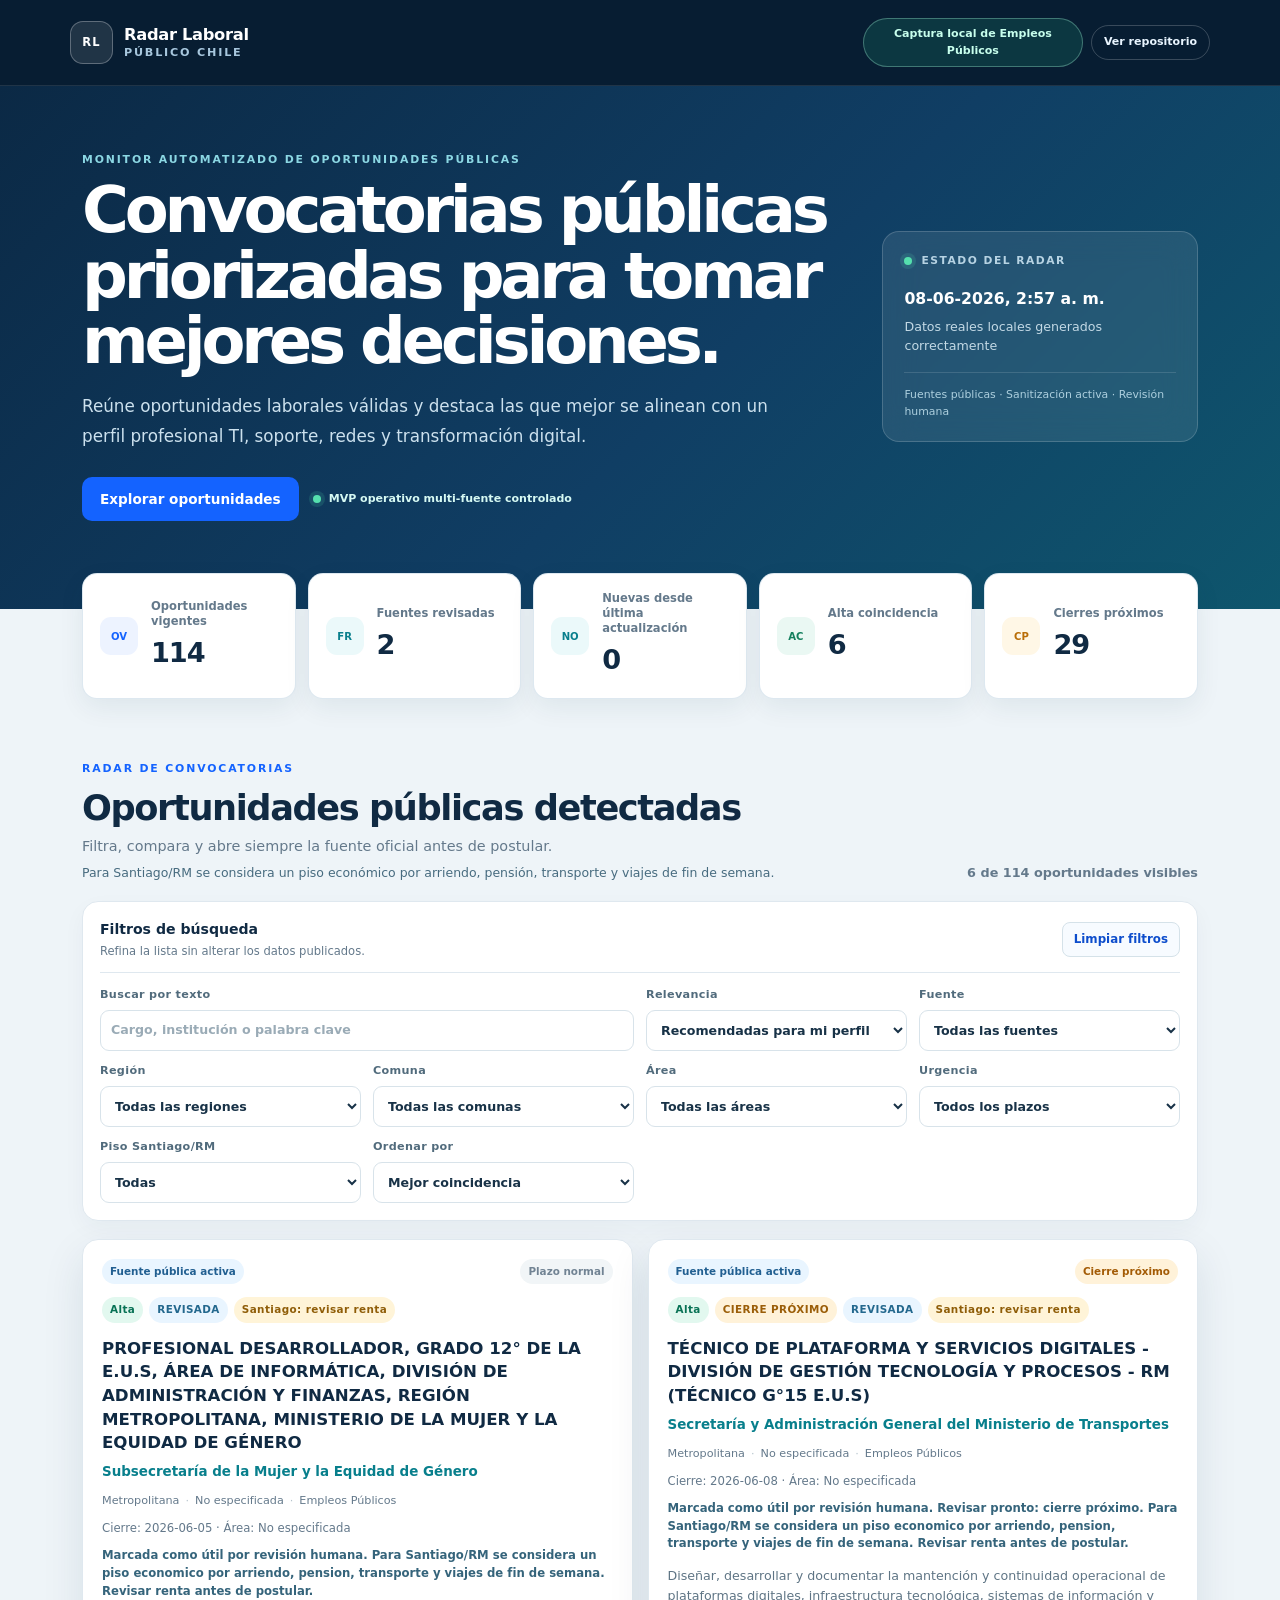
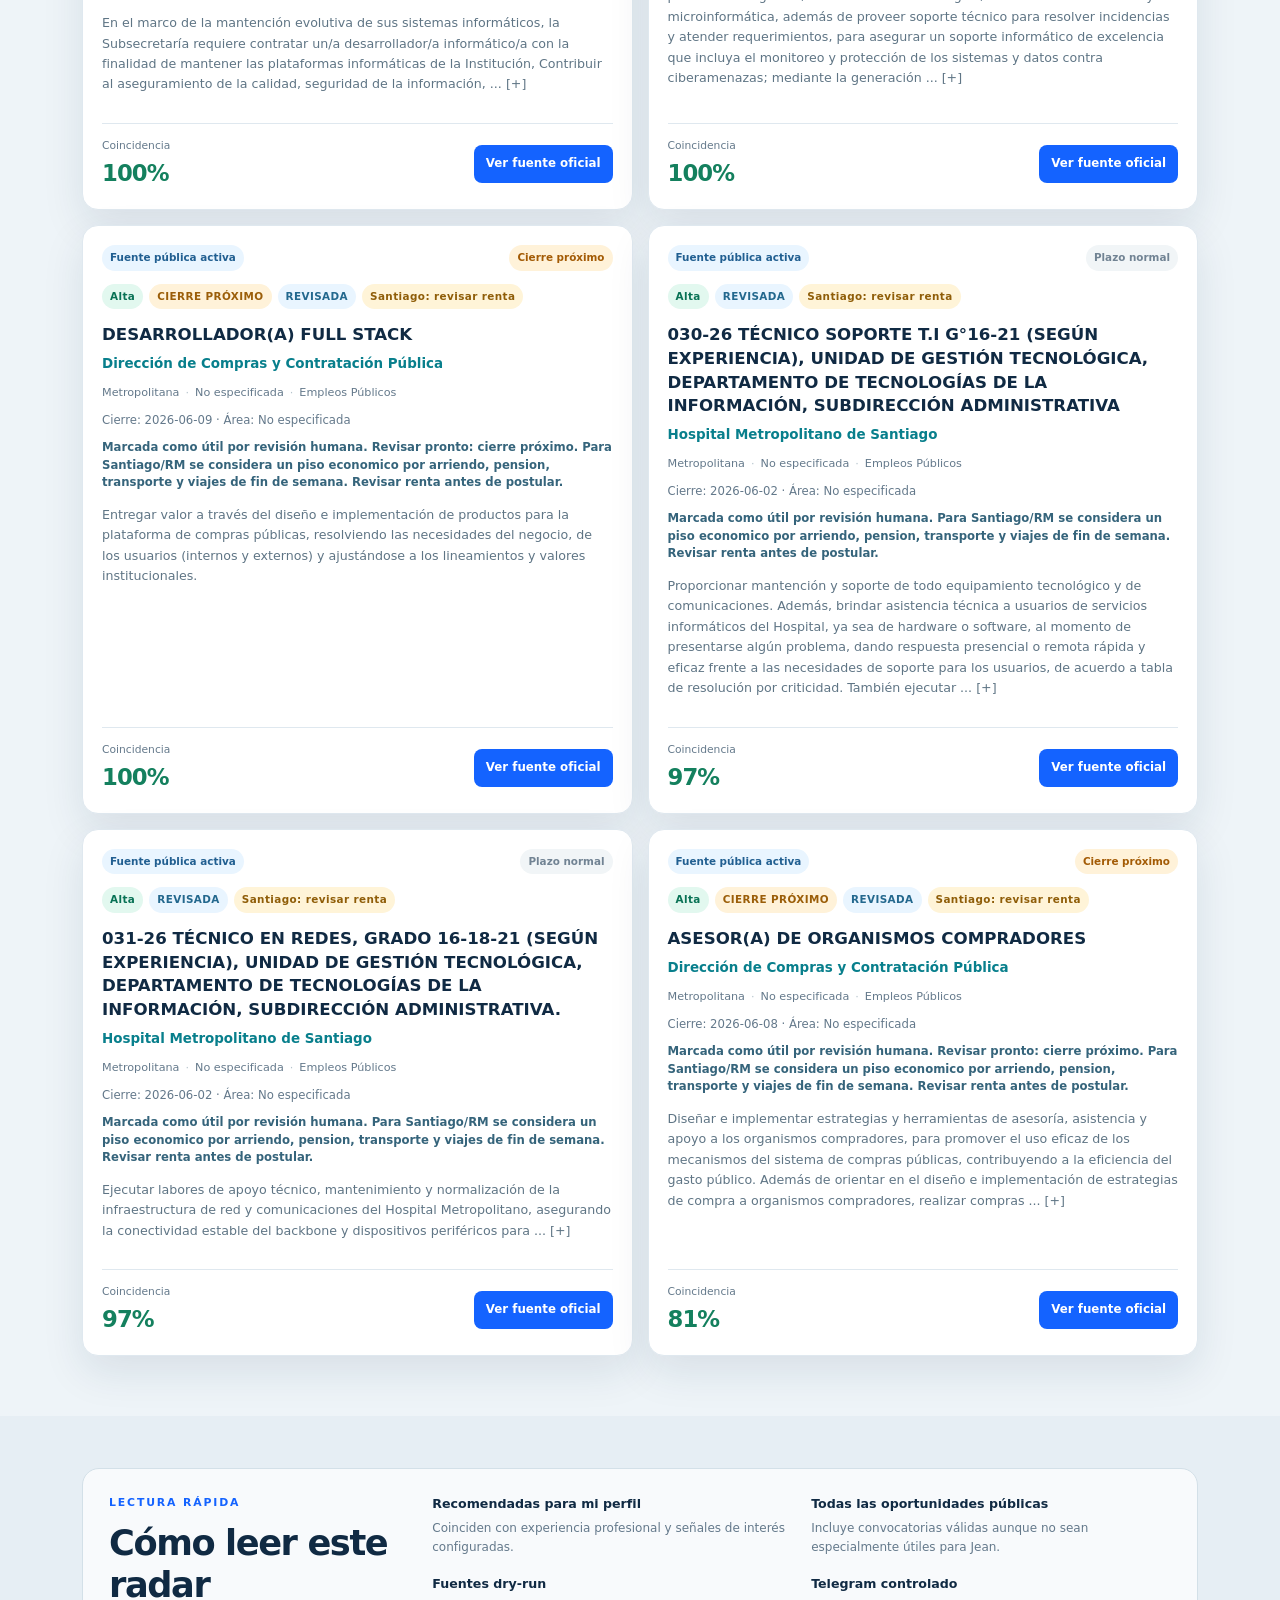
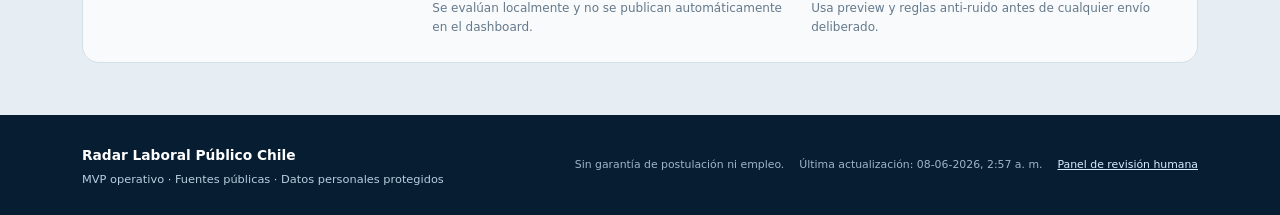
==== commit 2b13ac69: "Add Santiago economic viability rules" ====
--- a/public/index.html
+++ b/public/index.html
@@ -115,6 +115,9 @@
             <p class="eyebrow">Radar de convocatorias</p>
             <h2>Oportunidades públicas detectadas</h2>
             <p class="section-copy">Filtra, compara y abre siempre la fuente oficial antes de postular.</p>
+            <p class="section-copy economic-copy">
+              Para Santiago/RM se considera un piso económico por arriendo, pensión, transporte y viajes de fin de semana.
+            </p>
           </div>
           <p class="results-count" id="results-count">Cargando oportunidades...</p>
         </div>
@@ -173,6 +176,15 @@
                 <option value="">Todos los plazos</option>
                 <option value="proximo">Cierre próximo</option>
                 <option value="normal">Plazo normal</option>
+              </select>
+            </label>
+            <label>
+              Piso Santiago/RM
+              <select id="economic-filter">
+                <option value="">Todas</option>
+                <option value="meets">Cumple piso económico</option>
+                <option value="review">Revisar renta</option>
+                <option value="low">Bajo piso económico</option>
               </select>
             </label>
             <label>
--- a/public/assets/styles.css
+++ b/public/assets/styles.css
@@ -69,6 +69,7 @@
 .section-heading { display: flex; gap: 20px; align-items: end; justify-content: space-between; margin-bottom: 18px; }
 .section-heading h2, .guide-card h2 { margin-bottom: 6px; color: var(--navy); font-size: clamp(1.65rem, 3vw, 2.2rem); font-weight: 800; letter-spacing: -.04em; }
 .section-copy { margin-bottom: 0; color: var(--muted); font-size: .9rem; }
+.economic-copy { max-width: 760px; margin-top: 7px; color: #476b7f; font-size: .78rem; }
 .results-count { margin-bottom: 1px; color: var(--muted); font-size: .8rem; font-weight: 700; white-space: nowrap; }
 
 .filters { padding: 17px; border: 1px solid var(--line); border-radius: 16px; background: var(--surface); box-shadow: 0 8px 22px rgba(19,52,77,.04); }
@@ -103,6 +104,9 @@
 .operational-badge.discarded, .operational-badge.false-positive { color: #995252; background: #ffebeb; }
 .operational-badge.closing, .operational-badge.review { color: #9b5e09; background: #fff2d9; }
 .operational-badge.reviewed { color: #23688e; background: #e9f5ff; }
+.operational-badge.economic-ok { color: #087255; background: #e2f8ef; }
+.operational-badge.economic-review { color: #8f5d08; background: #fff4d8; }
+.operational-badge.economic-low { color: #995252; background: #ffebeb; }
 .opportunity-title { margin: 14px 0 7px; color: var(--navy); font-size: 1.04rem; font-weight: 800; line-height: 1.42; }
 .institution { margin-bottom: 11px; color: var(--teal); font-size: .84rem; font-weight: 800; }
 .card-meta span { color: var(--muted); font-size: .7rem; }
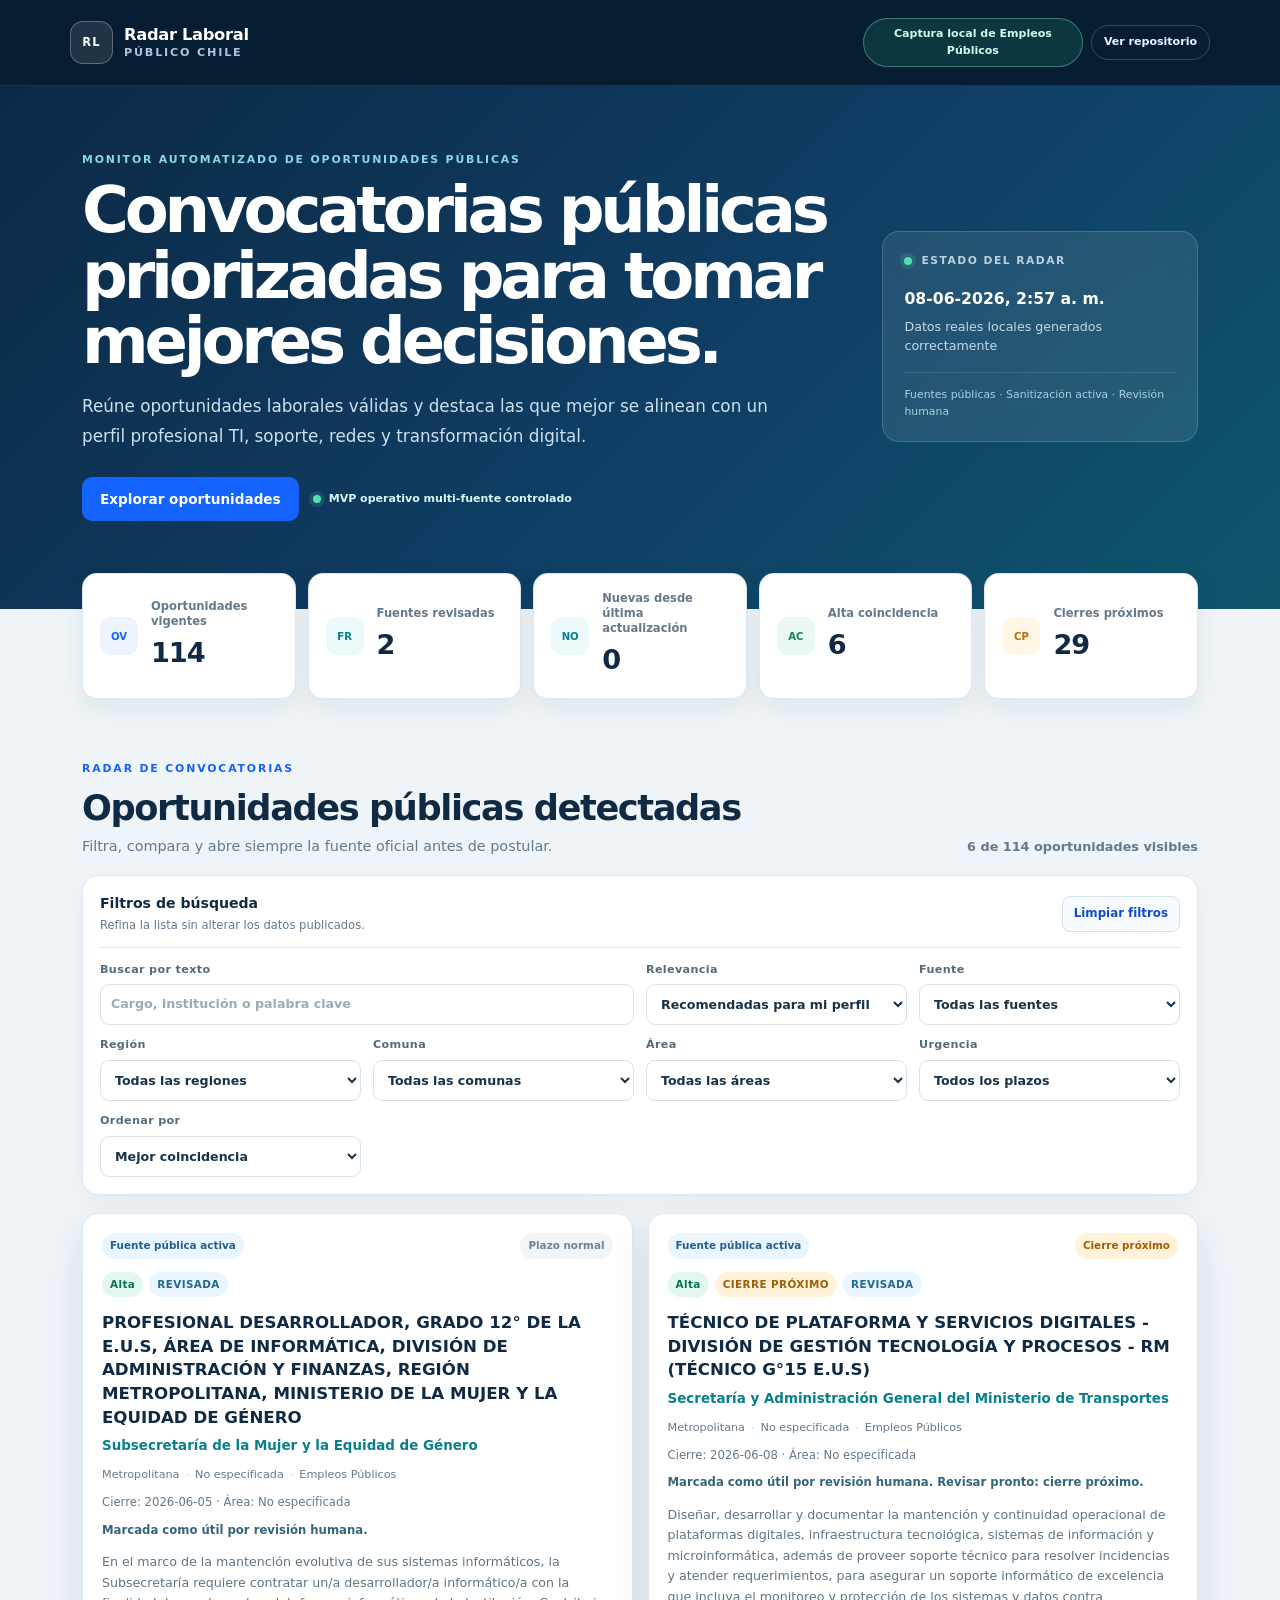
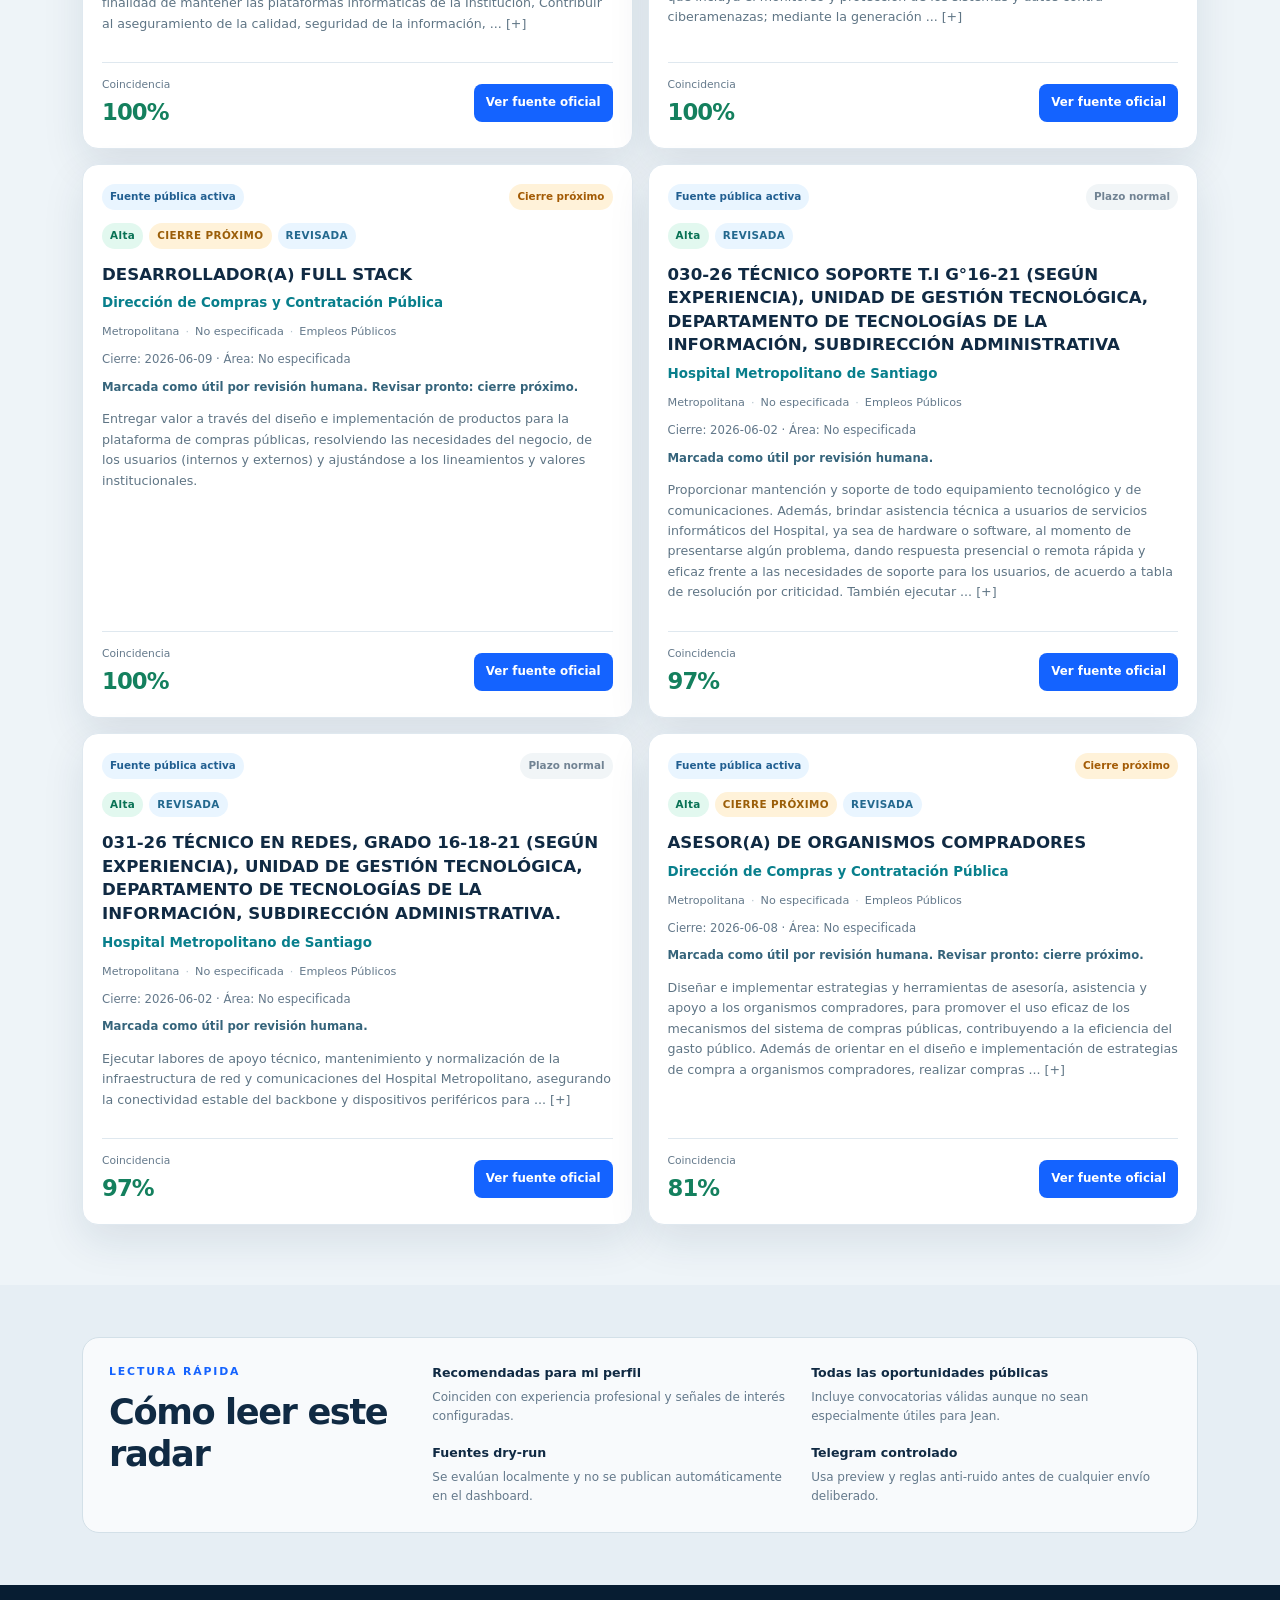
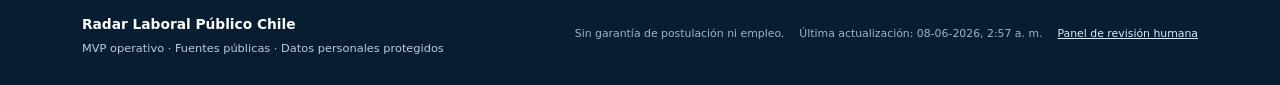
==== commit 19d9dbac: "feat: tighten Telegram relevance alerts (#28)" ====
--- a/public/index.html
+++ b/public/index.html
@@ -115,9 +115,6 @@
             <p class="eyebrow">Radar de convocatorias</p>
             <h2>Oportunidades públicas detectadas</h2>
             <p class="section-copy">Filtra, compara y abre siempre la fuente oficial antes de postular.</p>
-            <p class="section-copy economic-copy">
-              Para Santiago/RM se considera un piso económico por arriendo, pensión, transporte y viajes de fin de semana.
-            </p>
           </div>
           <p class="results-count" id="results-count">Cargando oportunidades...</p>
         </div>
@@ -139,9 +136,9 @@
               Relevancia
               <select id="relevance-filter">
                 <option value="relevant" selected>Recomendadas para mi perfil</option>
-                <option value="Alta">Alta coincidencia</option>
-                <option value="Media">Coincidencia media</option>
-                <option value="Baja">Coincidencia baja</option>
+                <option value="Alta">Alta</option>
+                <option value="Media">Media o superior</option>
+                <option value="Baja">Baja o superior</option>
                 <option value="discarded">Descartadas</option>
                 <option value="all">Todas las oportunidades públicas</option>
               </select>
@@ -176,15 +173,6 @@
                 <option value="">Todos los plazos</option>
                 <option value="proximo">Cierre próximo</option>
                 <option value="normal">Plazo normal</option>
-              </select>
-            </label>
-            <label>
-              Piso Santiago/RM
-              <select id="economic-filter">
-                <option value="">Todas</option>
-                <option value="meets">Cumple piso económico</option>
-                <option value="review">Revisar renta</option>
-                <option value="low">Bajo piso económico</option>
               </select>
             </label>
             <label>
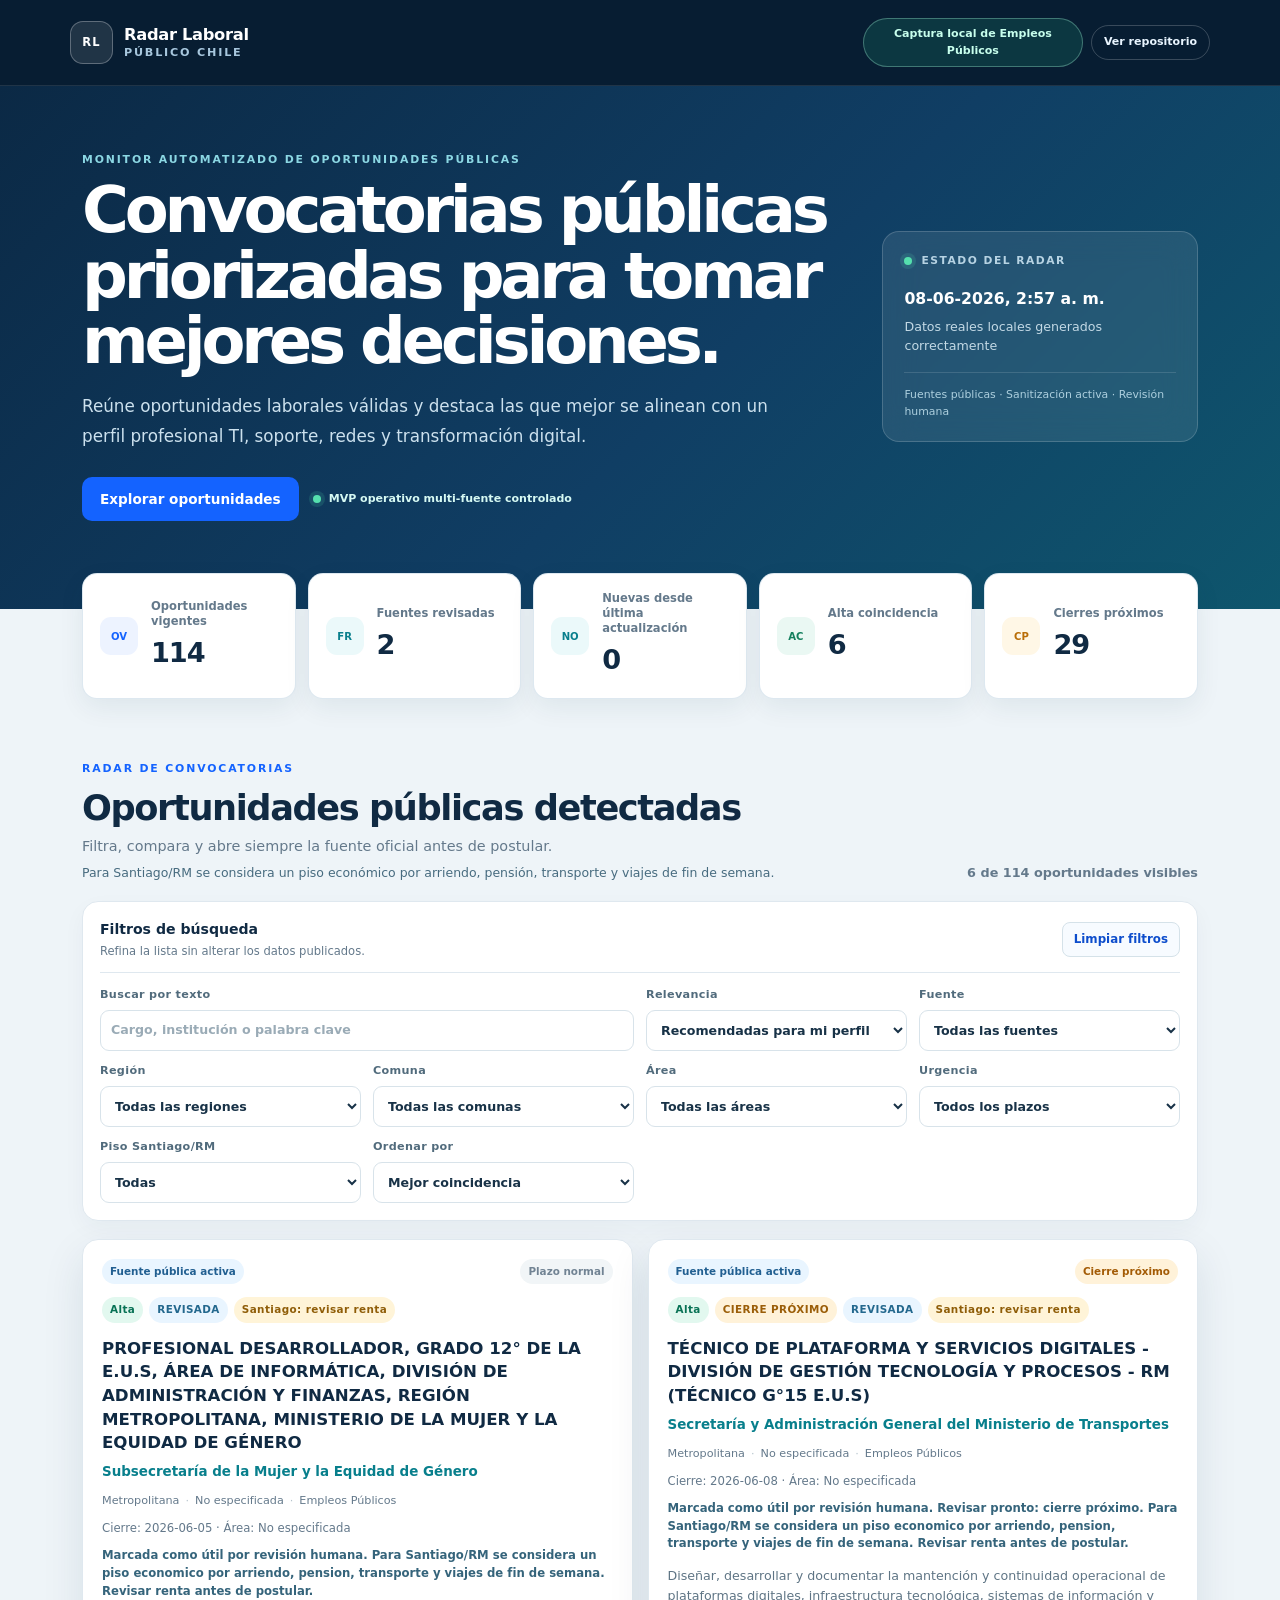
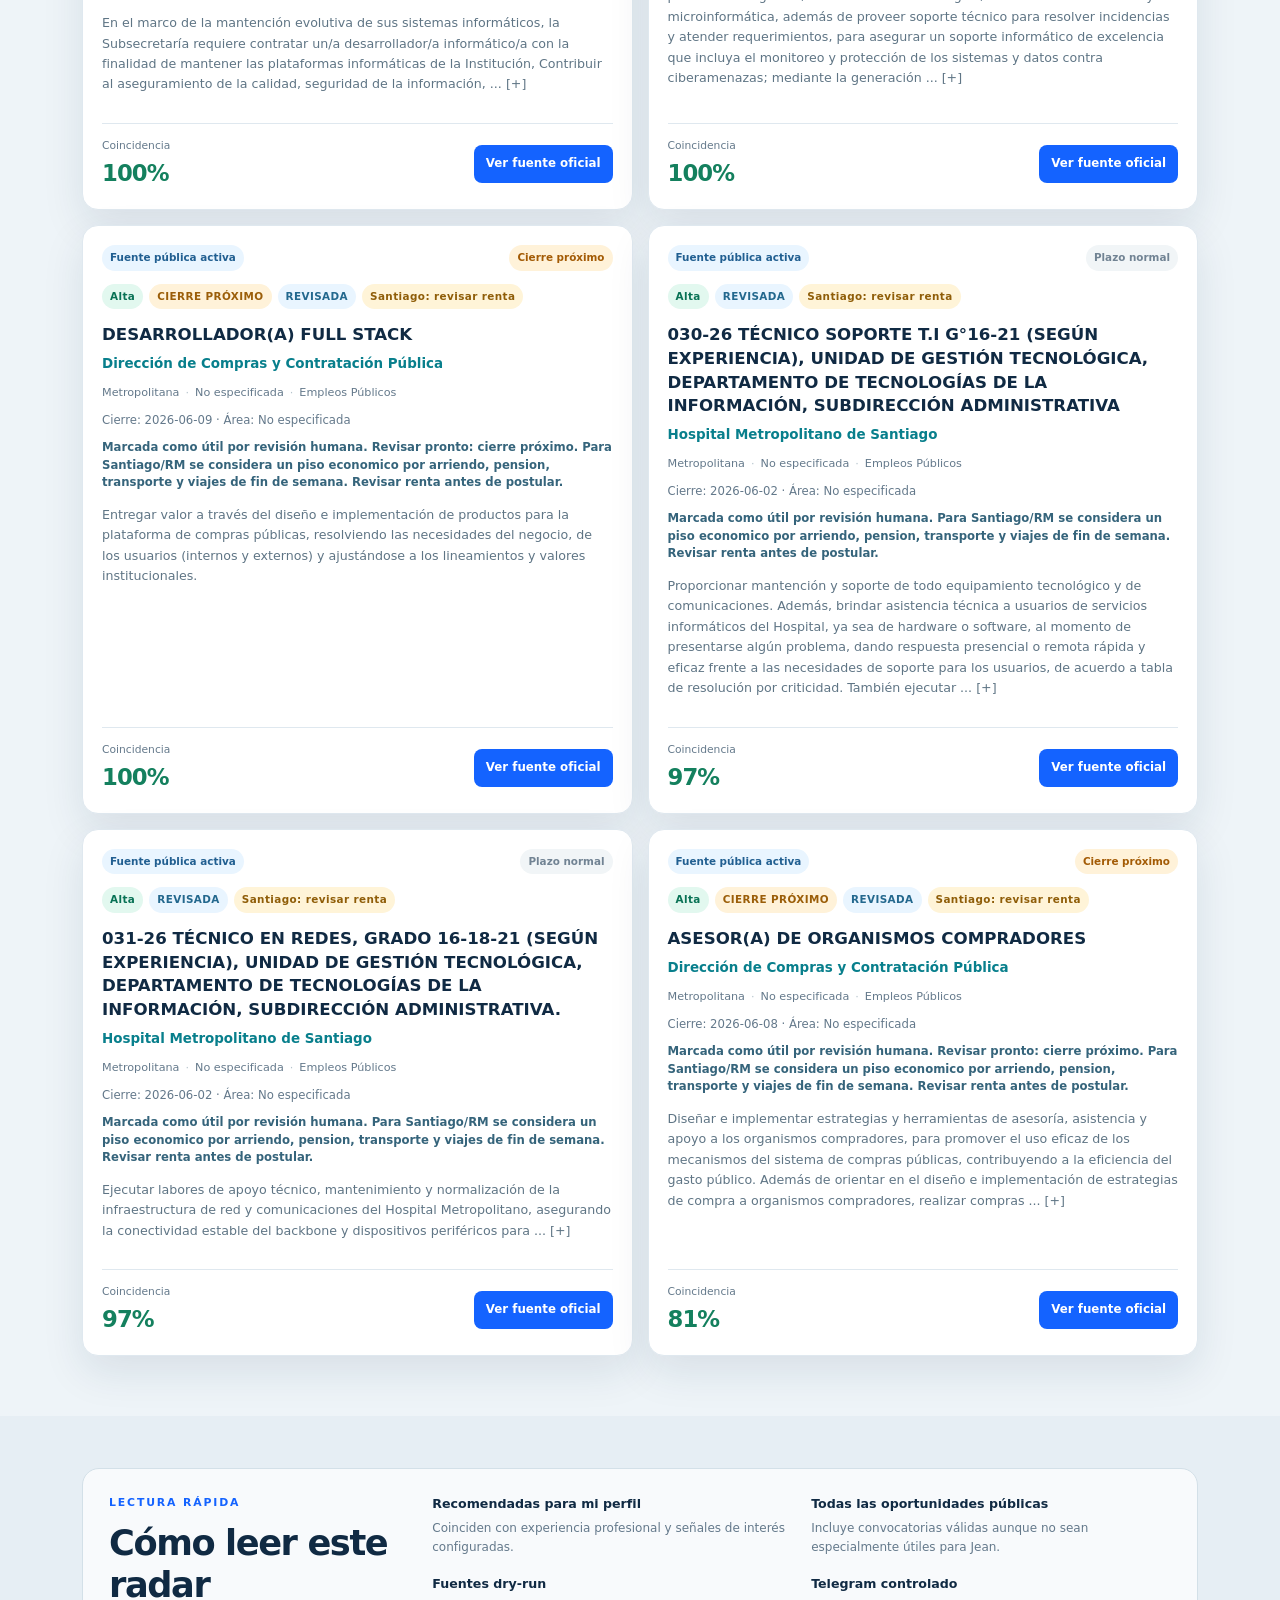
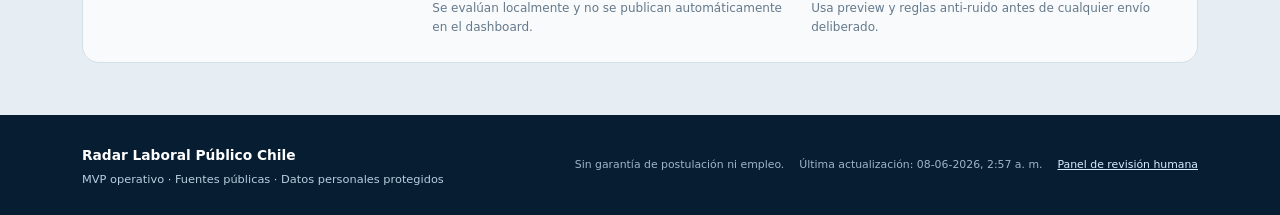
==== commit 28feb6c8: "Merge branch 'main' into codex/santiago-economic-viability-3d" ====
--- a/public/index.html
+++ b/public/index.html
@@ -115,6 +115,9 @@
             <p class="eyebrow">Radar de convocatorias</p>
             <h2>Oportunidades públicas detectadas</h2>
             <p class="section-copy">Filtra, compara y abre siempre la fuente oficial antes de postular.</p>
+            <p class="section-copy economic-copy">
+              Para Santiago/RM se considera un piso económico por arriendo, pensión, transporte y viajes de fin de semana.
+            </p>
           </div>
           <p class="results-count" id="results-count">Cargando oportunidades...</p>
         </div>
@@ -173,6 +176,15 @@
                 <option value="">Todos los plazos</option>
                 <option value="proximo">Cierre próximo</option>
                 <option value="normal">Plazo normal</option>
+              </select>
+            </label>
+            <label>
+              Piso Santiago/RM
+              <select id="economic-filter">
+                <option value="">Todas</option>
+                <option value="meets">Cumple piso económico</option>
+                <option value="review">Revisar renta</option>
+                <option value="low">Bajo piso económico</option>
               </select>
             </label>
             <label>
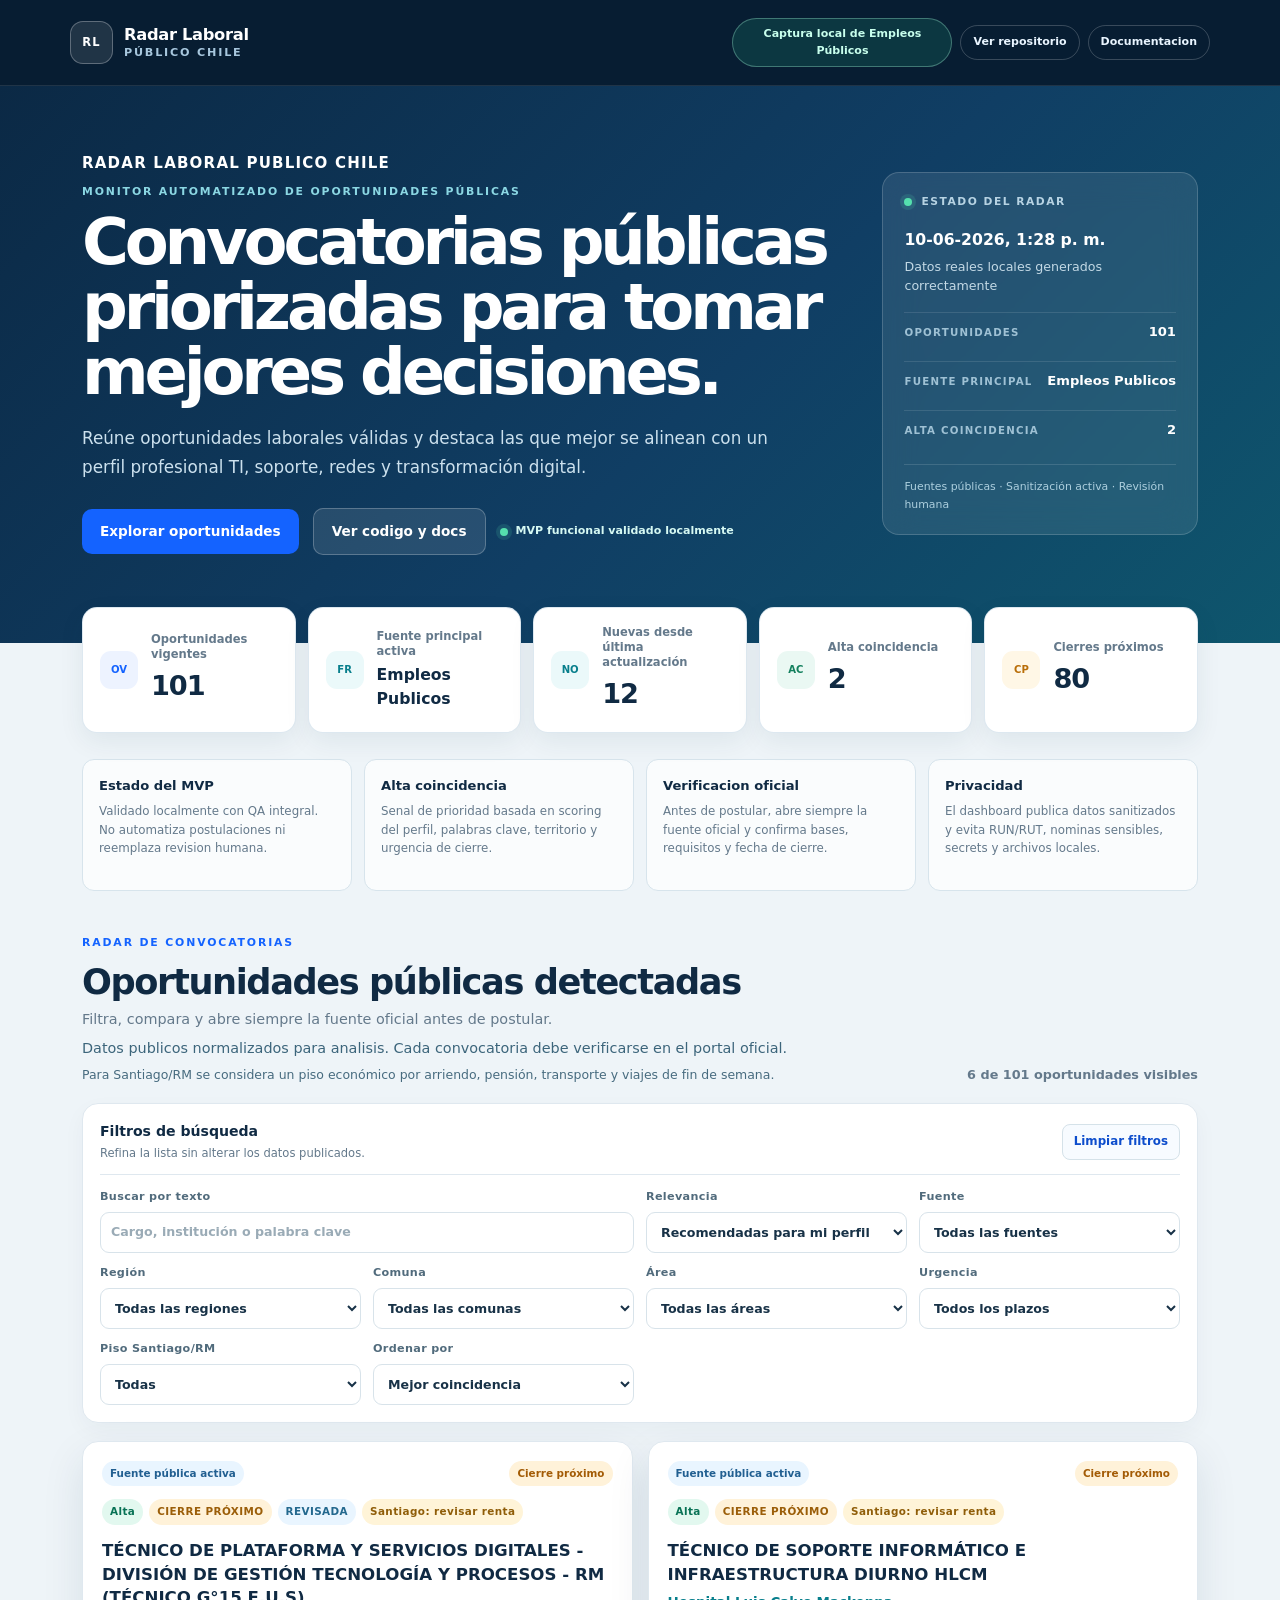
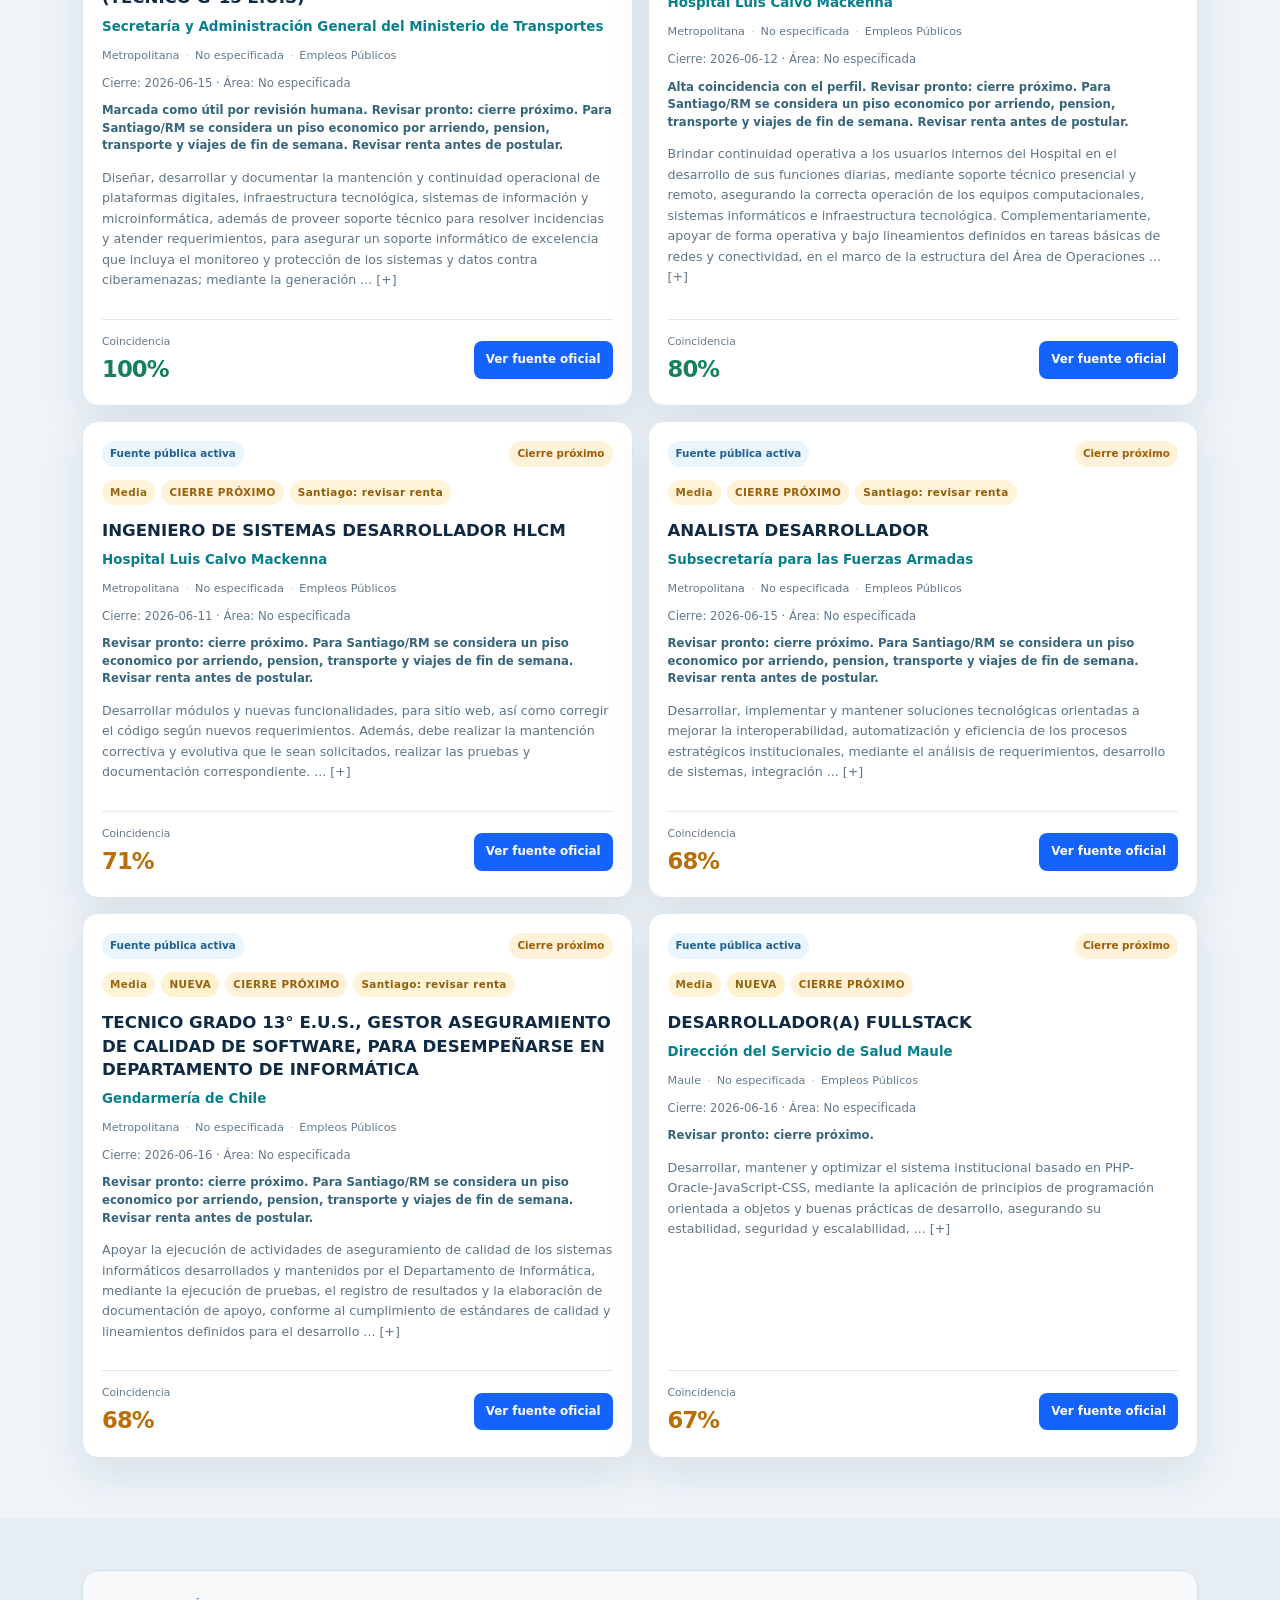
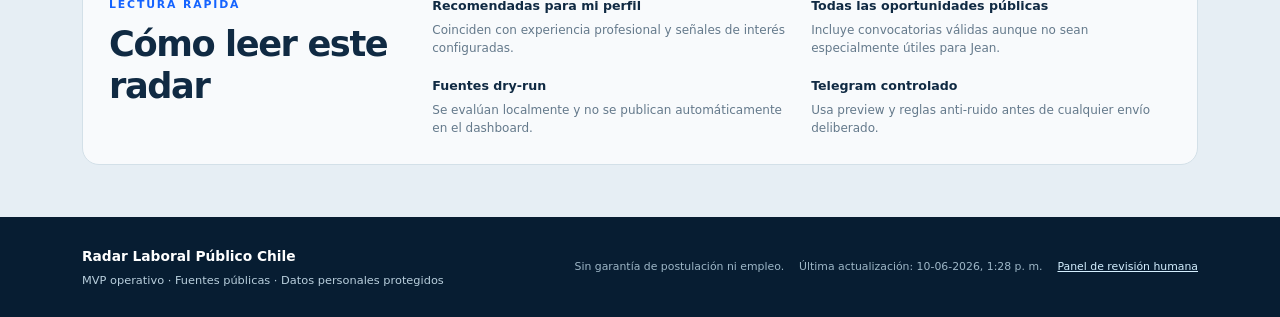
==== commit 6079c1d3: "ui: refine public dashboard for portfolio presentation" ====
--- a/public/index.html
+++ b/public/index.html
@@ -36,6 +36,14 @@
           >
             Ver repositorio
           </a>
+          <a
+            class="header-link d-none d-lg-inline-flex"
+            href="https://github.com/jeannorambuena/bot_empleos_publicos/tree/main/docs"
+            target="_blank"
+            rel="noopener noreferrer"
+          >
+            Documentacion
+          </a>
         </div>
       </nav>
     </header>
@@ -45,6 +53,7 @@
         <div class="container-xl">
           <div class="hero-grid">
             <div class="hero-content">
+              <p class="portfolio-title">Radar Laboral Publico Chile</p>
               <p class="eyebrow">Monitor automatizado de oportunidades públicas</p>
               <h1>Convocatorias públicas priorizadas para tomar mejores decisiones.</h1>
               <p class="hero-copy">
@@ -53,7 +62,15 @@
               </p>
               <div class="hero-actions">
                 <a class="hero-button" href="#oportunidades">Explorar oportunidades</a>
-                <span class="mvp-status"><span aria-hidden="true"></span>MVP operativo multi-fuente controlado</span>
+                <a
+                  class="hero-button hero-button-secondary"
+                  href="https://github.com/jeannorambuena/bot_empleos_publicos"
+                  target="_blank"
+                  rel="noopener noreferrer"
+                >
+                  Ver codigo y docs
+                </a>
+                <span class="mvp-status"><span aria-hidden="true"></span>MVP funcional validado localmente</span>
               </div>
             </div>
             <aside class="update-panel" aria-label="Estado de actualización">
@@ -63,6 +80,20 @@
               </div>
               <strong id="last-updated">Cargando actualización...</strong>
               <p id="run-status">Consultando estado del radar</p>
+              <dl class="update-facts">
+                <div>
+                  <dt>Oportunidades</dt>
+                  <dd id="hero-opportunities">--</dd>
+                </div>
+                <div>
+                  <dt>Fuente principal</dt>
+                  <dd id="hero-main-source">Empleos Publicos</dd>
+                </div>
+                <div>
+                  <dt>Alta coincidencia</dt>
+                  <dd id="hero-high-match">--</dd>
+                </div>
+              </dl>
               <div class="update-note">Fuentes públicas · Sanitización activa · Revisión humana</div>
             </aside>
           </div>
@@ -81,8 +112,8 @@
           <article class="metric-card">
             <span class="metric-icon" aria-hidden="true">FR</span>
             <div>
-              <p>Fuentes revisadas</p>
-              <strong id="sources-reviewed">--</strong>
+              <p>Fuente principal activa</p>
+              <strong id="main-source">--</strong>
             </div>
           </article>
           <article class="metric-card">
@@ -105,6 +136,27 @@
               <p>Cierres próximos</p>
               <strong id="closing-soon">--</strong>
             </div>
+          </article>
+        </div>
+      </section>
+
+      <section class="container-xl trust-section" aria-label="Alcance y controles del MVP">
+        <div class="trust-grid">
+          <article>
+            <strong>Estado del MVP</strong>
+            <p>Validado localmente con QA integral. No automatiza postulaciones ni reemplaza revision humana.</p>
+          </article>
+          <article>
+            <strong>Alta coincidencia</strong>
+            <p>Senal de prioridad basada en scoring del perfil, palabras clave, territorio y urgencia de cierre.</p>
+          </article>
+          <article>
+            <strong>Verificacion oficial</strong>
+            <p>Antes de postular, abre siempre la fuente oficial y confirma bases, requisitos y fecha de cierre.</p>
+          </article>
+          <article>
+            <strong>Privacidad</strong>
+            <p>El dashboard publica datos sanitizados y evita RUN/RUT, nominas sensibles, secrets y archivos locales.</p>
           </article>
         </div>
       </section>
@@ -115,6 +167,9 @@
             <p class="eyebrow">Radar de convocatorias</p>
             <h2>Oportunidades públicas detectadas</h2>
             <p class="section-copy">Filtra, compara y abre siempre la fuente oficial antes de postular.</p>
+            <p class="section-copy portfolio-copy">
+              Datos publicos normalizados para analisis. Cada convocatoria debe verificarse en el portal oficial.
+            </p>
             <p class="section-copy economic-copy">
               Para Santiago/RM se considera un piso económico por arriendo, pensión, transporte y viajes de fin de semana.
             </p>
--- a/public/assets/styles.css
+++ b/public/assets/styles.css
@@ -39,6 +39,7 @@
 
 .hero-section { color: #fff; background: linear-gradient(135deg, #0b2945 0%, #103e64 55%, #0d6673 130%); }
 .hero-grid { display: grid; grid-template-columns: minmax(0, 1.55fr) minmax(280px, .65fr); gap: 48px; align-items: center; padding: 66px 0 88px; }
+.portfolio-title { margin-bottom: 9px; color: #fff; font-size: .94rem; font-weight: 900; letter-spacing: .08em; text-transform: uppercase; }
 .eyebrow { margin-bottom: 10px; color: var(--blue); font-size: .68rem; font-weight: 900; letter-spacing: .17em; text-transform: uppercase; }
 .hero-section .eyebrow { color: #8bd7e3; }
 .hero-content h1 { max-width: 760px; margin-bottom: 18px; font-size: clamp(2.25rem, 5vw, 4.6rem); font-weight: 800; letter-spacing: -.065em; line-height: 1.02; }
@@ -46,6 +47,8 @@
 .hero-actions { display: flex; flex-wrap: wrap; gap: 14px; align-items: center; }
 .hero-button { padding: 12px 18px; border-radius: 10px; color: #fff; background: var(--blue); font-size: .85rem; font-weight: 800; text-decoration: none; transition: .18s ease; }
 .hero-button:hover { color: #fff; background: #367aff; transform: translateY(-1px); }
+.hero-button-secondary { border: 1px solid rgba(255,255,255,.24); background: rgba(255,255,255,.1); }
+.hero-button-secondary:hover { background: rgba(255,255,255,.18); }
 .mvp-status { display: inline-flex; gap: 8px; align-items: center; color: #d6f9f3; }
 .mvp-status span, .live-dot { width: 8px; height: 8px; border-radius: 50%; background: #55e0ae; box-shadow: 0 0 0 4px rgba(85,224,174,.14); }
 .update-panel { padding: 21px; border: 1px solid rgba(255,255,255,.17); border-radius: 17px; background: rgba(255,255,255,.09); backdrop-filter: blur(16px); }
@@ -53,6 +56,10 @@
 .update-panel-heading p { margin: 0; color: #b7d3e3; font-size: .67rem; font-weight: 900; letter-spacing: .14em; text-transform: uppercase; }
 .update-panel strong { display: block; margin-bottom: 7px; font-size: .98rem; }
 .update-panel > p { margin-bottom: 16px; color: #c3d9e5; font-size: .79rem; line-height: 1.5; }
+.update-facts { display: grid; gap: 10px; margin: 0 0 16px; }
+.update-facts div { display: flex; gap: 12px; align-items: baseline; justify-content: space-between; padding: 9px 0; border-top: 1px solid rgba(255,255,255,.11); }
+.update-facts dt { color: #9fc1d4; font-size: .64rem; font-weight: 900; letter-spacing: .12em; text-transform: uppercase; }
+.update-facts dd { margin: 0; color: #fff; font-size: .82rem; font-weight: 850; text-align: right; }
 .update-note { padding-top: 13px; color: #aed0df; border-top: 1px solid rgba(255,255,255,.13); font-size: .68rem; line-height: 1.6; }
 
 .metrics-section { margin-top: -36px; position: relative; z-index: 2; }
@@ -60,15 +67,22 @@
 .metric-card { display: flex; gap: 13px; align-items: center; min-height: 104px; padding: 17px; border: 1px solid rgba(218,230,239,.9); border-radius: 15px; background: var(--surface); box-shadow: 0 9px 26px rgba(19,52,77,.07); }
 .metric-card p { margin-bottom: 4px; color: var(--muted); font-size: .72rem; font-weight: 700; line-height: 1.3; }
 .metric-card strong { color: var(--navy); font-size: 1.7rem; letter-spacing: -.04em; }
+#main-source { font-size: .98rem; letter-spacing: 0; line-height: 1.2; }
 .metric-icon { display: grid; width: 38px; height: 38px; flex: 0 0 auto; place-items: center; border-radius: 11px; color: var(--teal); background: #ebf9fa; font-size: .63rem; font-weight: 900; }
 .metric-icon-primary { color: var(--blue); background: #edf3ff; }
 .metric-icon-success { color: var(--green); background: #eaf8f3; }
 .metric-icon-warning { color: var(--amber); background: #fff7e6; }
 
-.dashboard-section { padding-top: 62px; }
+.trust-section { padding-top: 26px; }
+.trust-grid { display: grid; grid-template-columns: repeat(4, minmax(0, 1fr)); gap: 12px; }
+.trust-grid article { min-height: 132px; padding: 16px; border: 1px solid #d7e4ec; border-radius: 12px; background: rgba(255,255,255,.72); }
+.trust-grid strong { display: block; margin-bottom: 7px; color: var(--navy); font-size: .82rem; }
+.trust-grid p { margin: 0; color: var(--muted); font-size: .74rem; line-height: 1.55; }
+.dashboard-section { padding-top: 44px; }
 .section-heading { display: flex; gap: 20px; align-items: end; justify-content: space-between; margin-bottom: 18px; }
 .section-heading h2, .guide-card h2 { margin-bottom: 6px; color: var(--navy); font-size: clamp(1.65rem, 3vw, 2.2rem); font-weight: 800; letter-spacing: -.04em; }
 .section-copy { margin-bottom: 0; color: var(--muted); font-size: .9rem; }
+.portfolio-copy { max-width: 820px; margin-top: 7px; color: #3c657b; }
 .economic-copy { max-width: 760px; margin-top: 7px; color: #476b7f; font-size: .78rem; }
 .results-count { margin-bottom: 1px; color: var(--muted); font-size: .8rem; font-weight: 700; white-space: nowrap; }
 
@@ -92,6 +106,7 @@
 .source-kind-badge, .urgency-tag, .feedback-badge, .operational-badge, .tags span { border-radius: 999px; font-size: .65rem; font-weight: 850; }
 .source-kind-badge { padding: 5px 8px; color: #215f91; background: #e9f5ff; }
 .source-kind-badge.controlled { color: #087255; background: #e2f8ef; }
+.source-kind-badge.local-priority { color: #7a4e08; background: #fff3cf; }
 .urgency-tag { padding: 5px 8px; color: #a35b05; background: #fff2d9; }
 .urgency-tag.normal { color: #718393; background: #f1f5f7; }
 .operational-badges, .tags, .card-meta { display: flex; flex-wrap: wrap; gap: 6px; }
@@ -147,6 +162,7 @@
   .hero-grid { grid-template-columns: 1fr; gap: 22px; padding: 52px 0 70px; }
   .update-panel { max-width: 620px; }
   .metrics-grid { grid-template-columns: repeat(3, minmax(0, 1fr)); }
+  .trust-grid { grid-template-columns: repeat(2, minmax(0, 1fr)); }
   .filter-grid { grid-template-columns: repeat(3, minmax(0, 1fr)); }
   .guide-card { grid-template-columns: 1fr; gap: 16px; }
 }
@@ -155,6 +171,7 @@
   .hero-content h1 { font-size: clamp(2.15rem, 12vw, 3.25rem); }
   .hero-grid { padding: 42px 0 64px; }
   .metrics-grid { grid-template-columns: repeat(2, minmax(0, 1fr)); }
+  .trust-grid { grid-template-columns: 1fr; }
   .metric-card { min-height: 90px; padding: 13px; }
   .filter-grid, .guide-grid, .opportunities-grid { grid-template-columns: 1fr; }
   .filter-wide { grid-column: span 1; }
